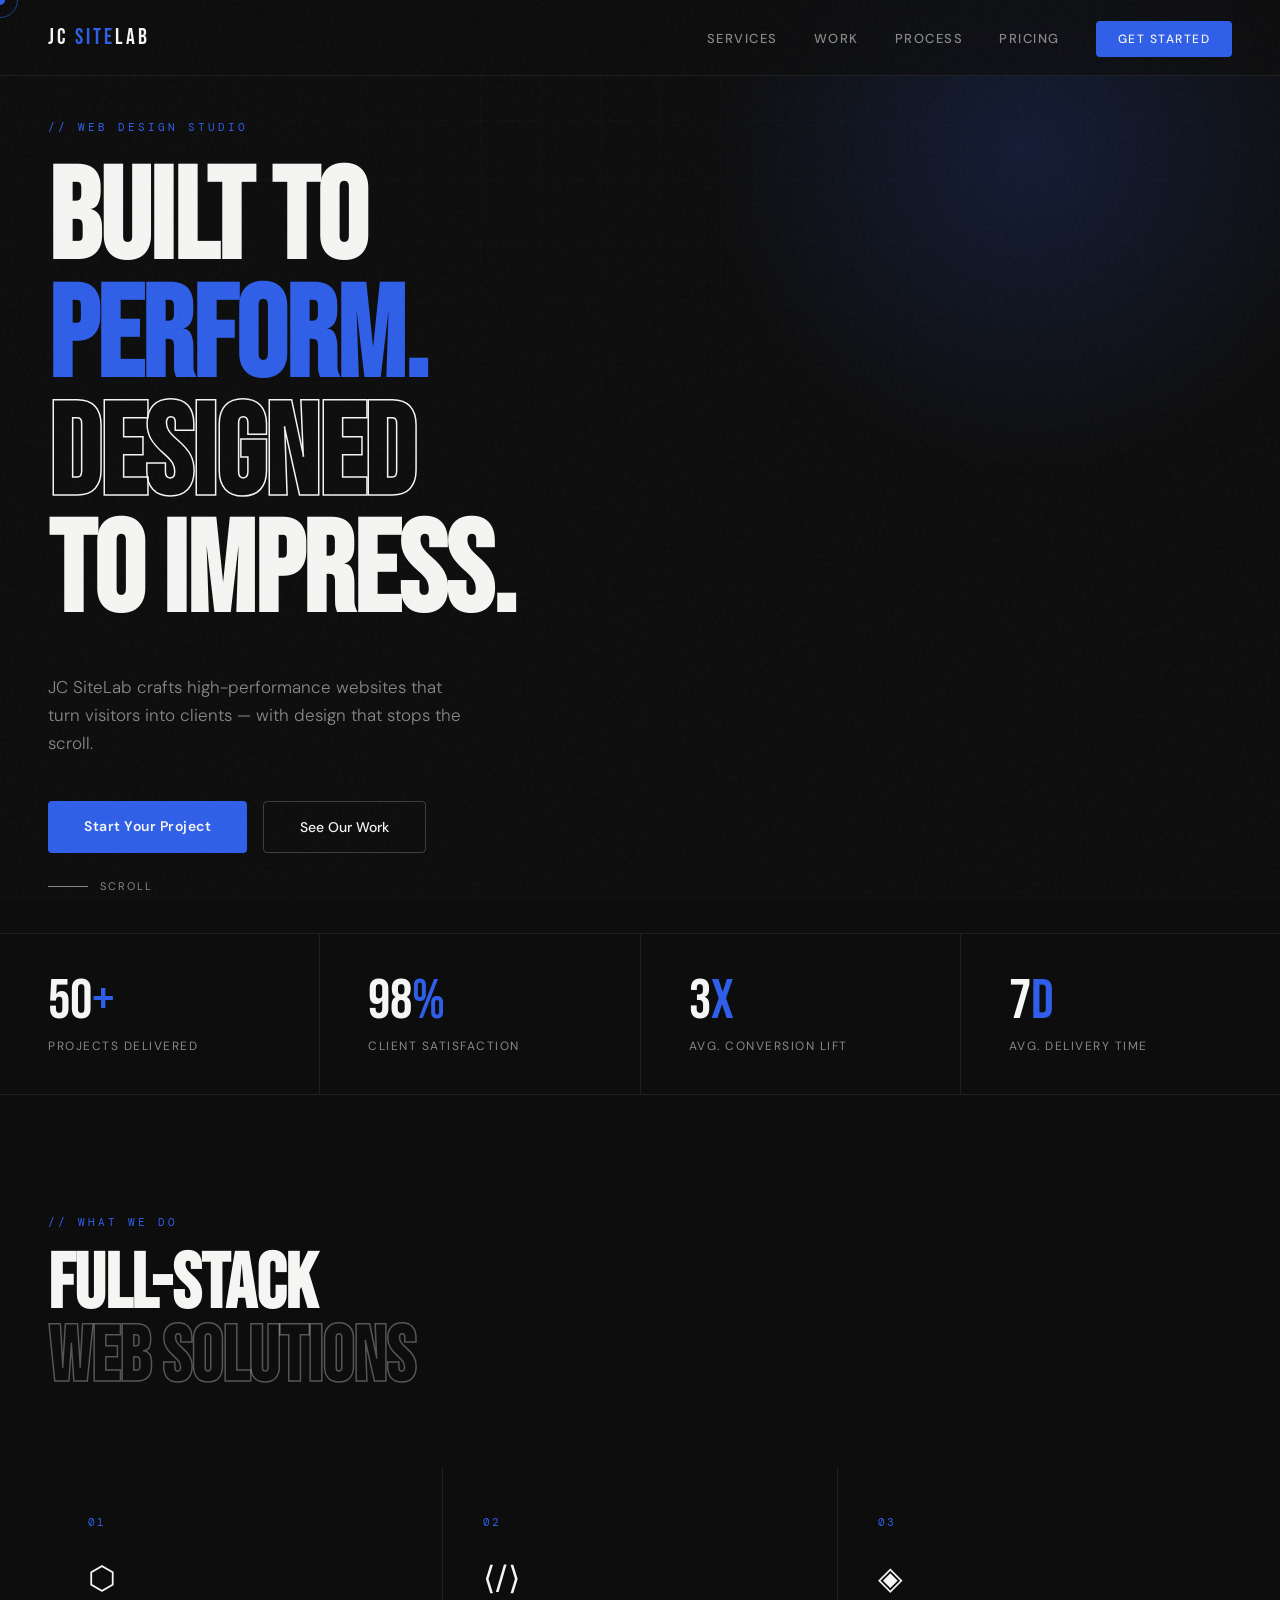
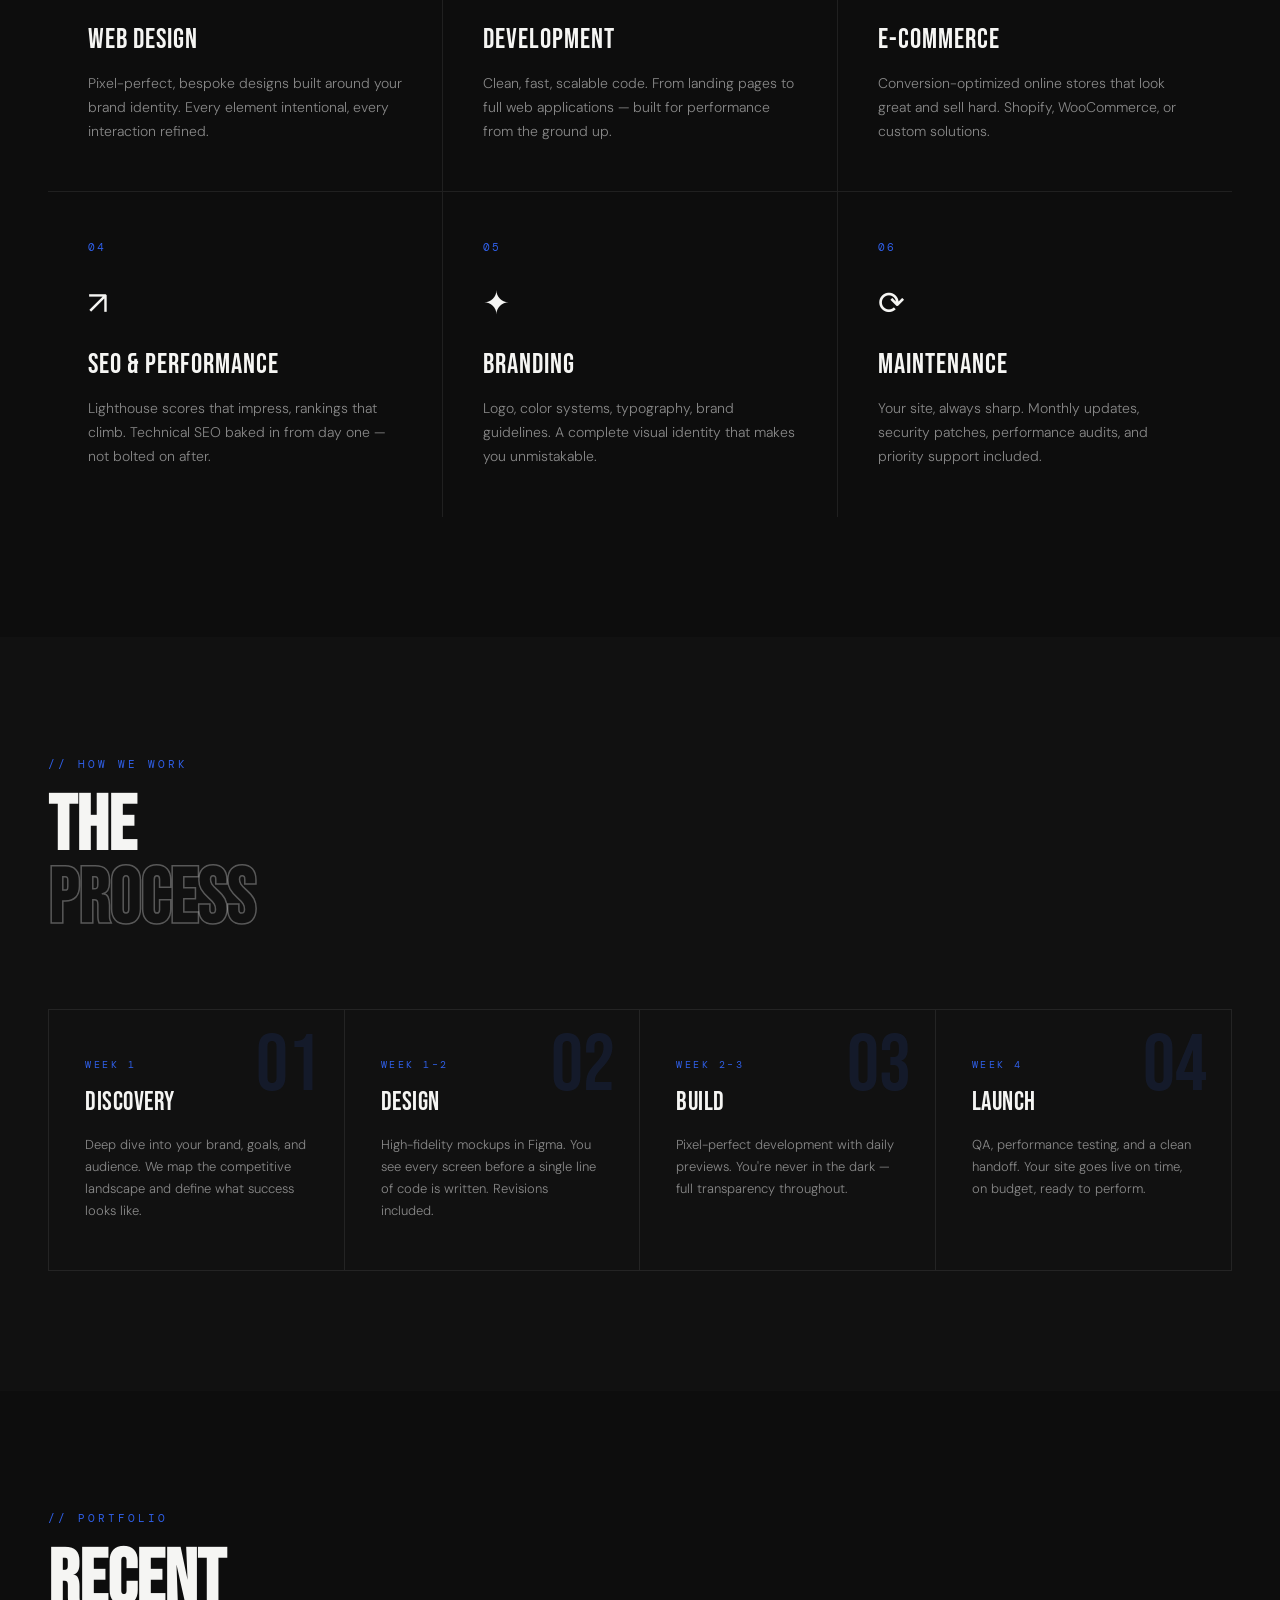
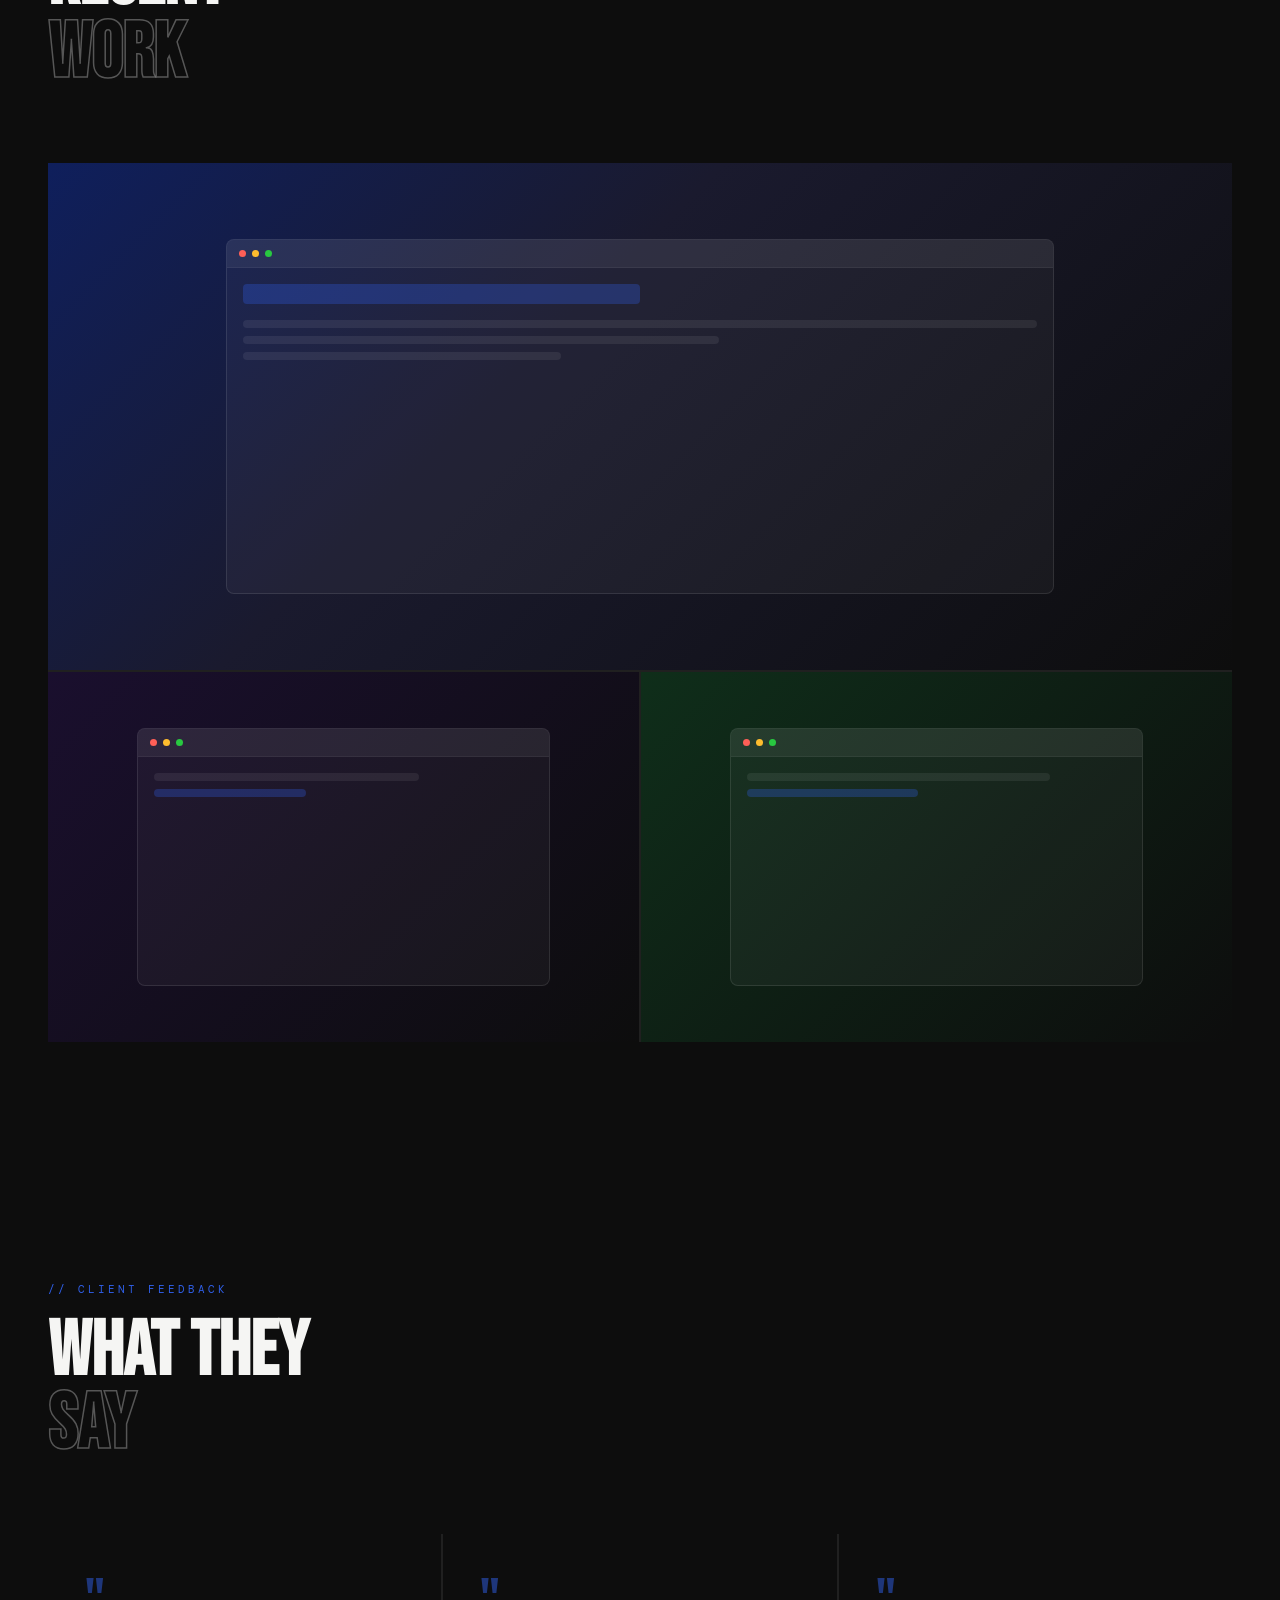
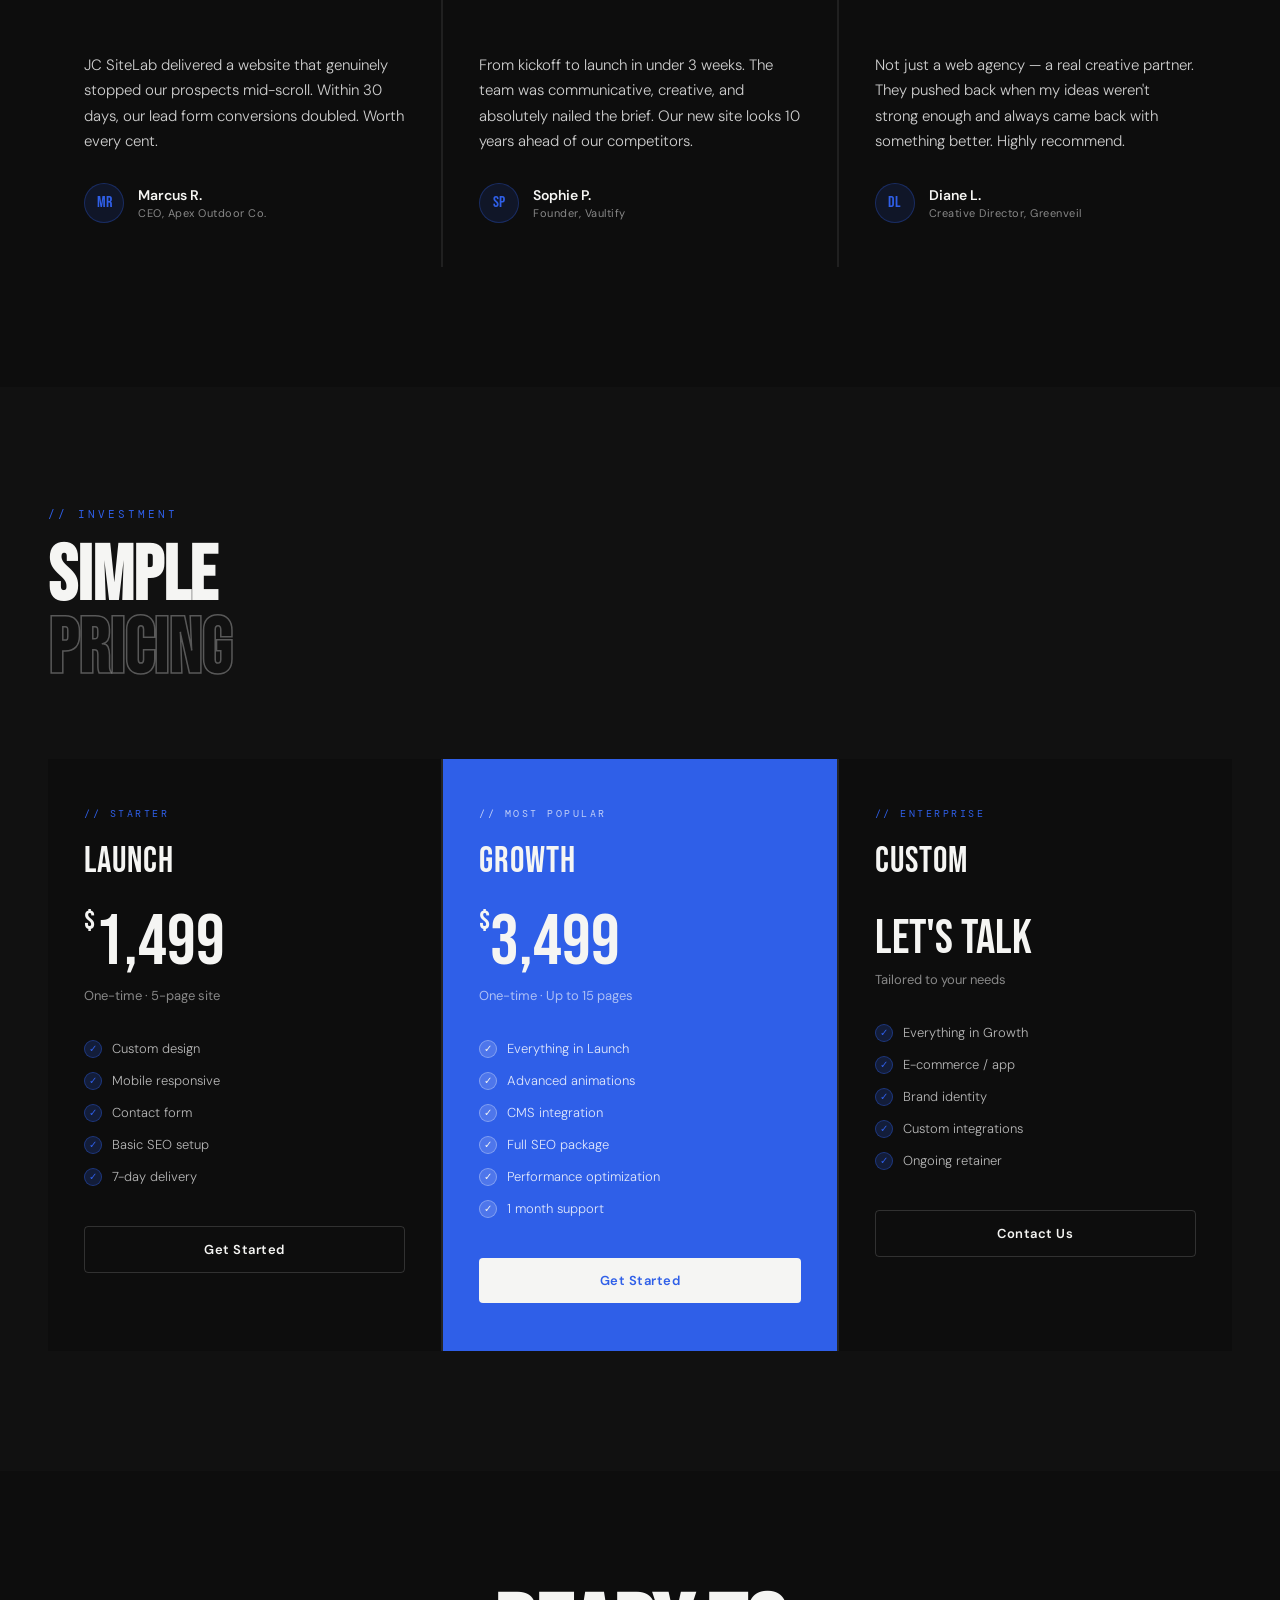
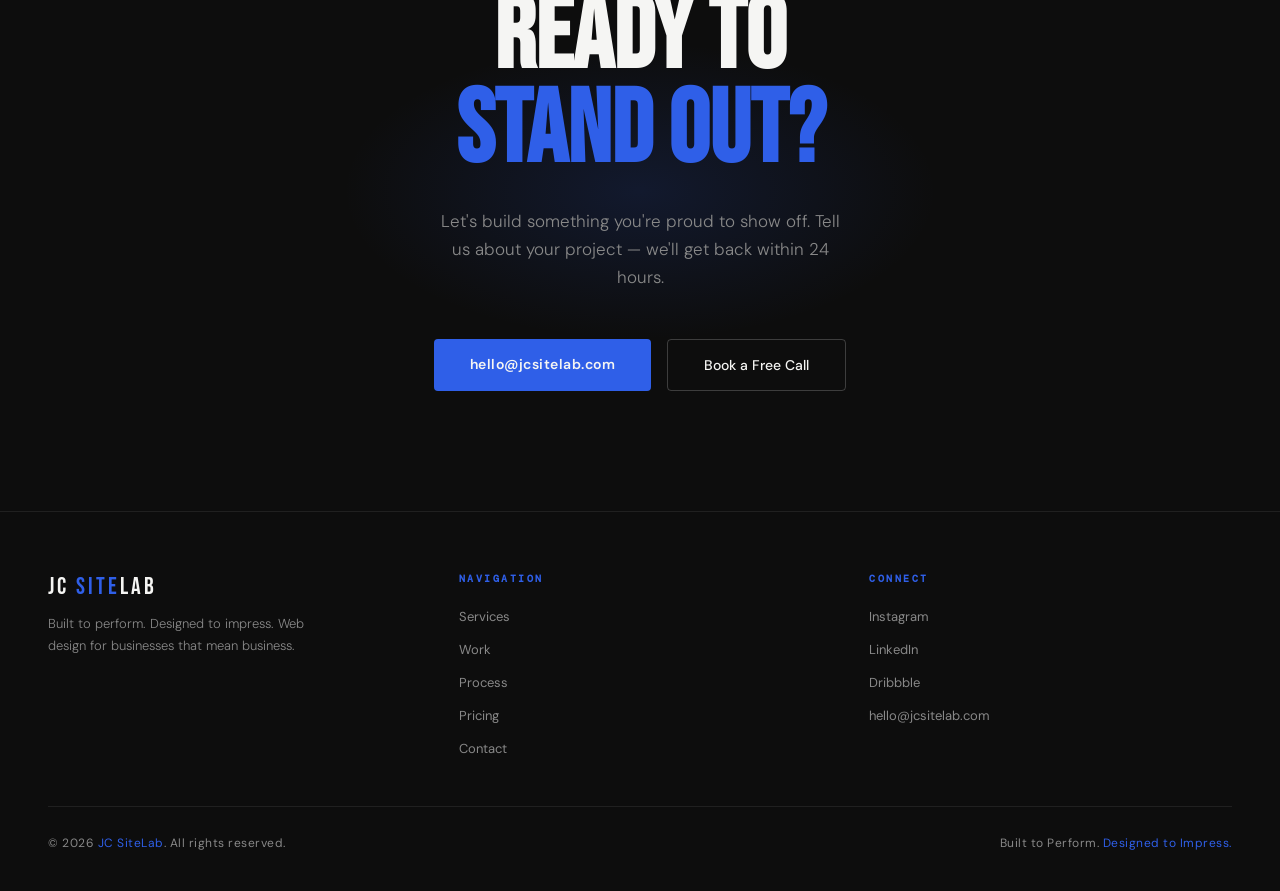
==== index.html @ 4d34743d "Add files via upload" ====
<!DOCTYPE html>
<html lang="en">
<head>
<meta charset="UTF-8">
<meta name="viewport" content="width=device-width, initial-scale=1.0">
<title>JC SiteLab — Built to Perform. Designed to Impress.</title>
<link rel="preconnect" href="https://fonts.googleapis.com">
<link href="https://fonts.googleapis.com/css2?family=Bebas+Neue&family=DM+Sans:wght@300;400;500;600&family=DM+Mono:wght@400;500&display=swap" rel="stylesheet">
<style>
  :root {
    --black: #0d0d0d;
    --white: #f5f5f3;
    --blue: #2f5fe8;
    --blue-light: #4a75ff;
    --blue-dim: rgba(47,95,232,0.12);
    --gray: #888;
    --border: rgba(255,255,255,0.08);
  }

  *, *::before, *::after { box-sizing: border-box; margin: 0; padding: 0; }

  html { scroll-behavior: smooth; }

  body {
    background: var(--black);
    color: var(--white);
    font-family: 'DM Sans', sans-serif;
    font-weight: 400;
    overflow-x: hidden;
    cursor: none;
  }

  /* Custom cursor */
  .cursor {
    width: 10px; height: 10px;
    background: var(--blue);
    border-radius: 50%;
    position: fixed;
    pointer-events: none;
    z-index: 9999;
    transition: transform 0.15s ease, background 0.2s;
    transform: translate(-50%, -50%);
  }
  .cursor-ring {
    width: 36px; height: 36px;
    border: 1.5px solid var(--blue);
    border-radius: 50%;
    position: fixed;
    pointer-events: none;
    z-index: 9998;
    transform: translate(-50%, -50%);
    transition: all 0.25s ease;
    opacity: 0.6;
  }
  a:hover ~ .cursor, button:hover ~ .cursor { transform: translate(-50%, -50%) scale(2); }

  /* Noise overlay */
  body::before {
    content: '';
    position: fixed;
    inset: 0;
    background-image: url("data:image/svg+xml,%3Csvg viewBox='0 0 256 256' xmlns='http://www.w3.org/2000/svg'%3E%3Cfilter id='noise'%3E%3CfeTurbulence type='fractalNoise' baseFrequency='0.9' numOctaves='4' stitchTiles='stitch'/%3E%3C/filter%3E%3Crect width='100%25' height='100%25' filter='url(%23noise)' opacity='1'/%3E%3C/svg%3E");
    opacity: 0.03;
    pointer-events: none;
    z-index: 1000;
  }

  /* NAV */
  nav {
    position: fixed;
    top: 0; left: 0; right: 0;
    display: flex;
    justify-content: space-between;
    align-items: center;
    padding: 24px 48px;
    z-index: 100;
    backdrop-filter: blur(12px);
    border-bottom: 1px solid var(--border);
    background: rgba(13,13,13,0.7);
  }

  .nav-logo {
    font-family: 'Bebas Neue', sans-serif;
    font-size: 22px;
    letter-spacing: 3px;
    color: var(--white);
    text-decoration: none;
  }
  .nav-logo span { color: var(--blue); }

  nav ul {
    list-style: none;
    display: flex;
    gap: 36px;
  }
  nav ul a {
    color: var(--gray);
    text-decoration: none;
    font-size: 13px;
    font-weight: 500;
    letter-spacing: 1.5px;
    text-transform: uppercase;
    transition: color 0.2s;
  }
  nav ul a:hover { color: var(--white); }

  .nav-cta {
    background: var(--blue);
    color: var(--white) !important;
    padding: 10px 22px;
    border-radius: 4px;
    font-size: 12px !important;
    transition: background 0.2s, transform 0.2s !important;
  }
  .nav-cta:hover { background: var(--blue-light) !important; transform: translateY(-1px); }

  /* HERO */
  .hero {
    min-height: 100vh;
    display: flex;
    flex-direction: column;
    justify-content: center;
    padding: 120px 48px 80px;
    position: relative;
    overflow: hidden;
  }

  .hero-bg-grid {
    position: absolute;
    inset: 0;
    background-image:
      linear-gradient(rgba(47,95,232,0.05) 1px, transparent 1px),
      linear-gradient(90deg, rgba(47,95,232,0.05) 1px, transparent 1px);
    background-size: 60px 60px;
    mask-image: radial-gradient(ellipse 80% 60% at 50% 0%, black, transparent);
  }

  .hero-glow {
    position: absolute;
    top: -200px; right: -100px;
    width: 700px; height: 700px;
    background: radial-gradient(circle, rgba(47,95,232,0.18) 0%, transparent 65%);
    pointer-events: none;
  }

  .hero-eyebrow {
    font-family: 'DM Mono', monospace;
    font-size: 11px;
    letter-spacing: 3px;
    text-transform: uppercase;
    color: var(--blue);
    margin-bottom: 28px;
    opacity: 0;
    animation: fadeUp 0.7s 0.2s forwards;
  }

  h1 {
    font-family: 'Bebas Neue', sans-serif;
    font-size: clamp(72px, 10vw, 148px);
    line-height: 0.92;
    letter-spacing: -1px;
    max-width: 900px;
    opacity: 0;
    animation: fadeUp 0.8s 0.4s forwards;
  }
  h1 .blue { color: var(--blue); }
  h1 .outline {
    -webkit-text-stroke: 1.5px var(--white);
    color: transparent;
  }

  .hero-sub {
    margin-top: 40px;
    font-size: 17px;
    color: var(--gray);
    max-width: 420px;
    line-height: 1.65;
    font-weight: 300;
    opacity: 0;
    animation: fadeUp 0.8s 0.6s forwards;
  }

  .hero-actions {
    display: flex;
    gap: 16px;
    margin-top: 44px;
    opacity: 0;
    animation: fadeUp 0.8s 0.8s forwards;
  }

  .btn-primary {
    background: var(--blue);
    color: var(--white);
    padding: 16px 36px;
    border: none;
    border-radius: 4px;
    font-family: 'DM Sans', sans-serif;
    font-size: 14px;
    font-weight: 600;
    letter-spacing: 0.5px;
    cursor: none;
    transition: background 0.2s, transform 0.2s;
    text-decoration: none;
    display: inline-block;
  }
  .btn-primary:hover { background: var(--blue-light); transform: translateY(-2px); }

  .btn-ghost {
    background: transparent;
    color: var(--white);
    padding: 16px 36px;
    border: 1px solid rgba(255,255,255,0.2);
    border-radius: 4px;
    font-family: 'DM Sans', sans-serif;
    font-size: 14px;
    font-weight: 500;
    cursor: none;
    transition: border-color 0.2s, transform 0.2s;
    text-decoration: none;
    display: inline-block;
  }
  .btn-ghost:hover { border-color: rgba(255,255,255,0.5); transform: translateY(-2px); }

  .hero-scroll {
    position: absolute;
    bottom: 40px;
    left: 48px;
    display: flex;
    align-items: center;
    gap: 12px;
    opacity: 0;
    animation: fadeUp 0.8s 1.2s forwards;
  }
  .scroll-line {
    width: 40px; height: 1px;
    background: var(--gray);
    animation: scrollPulse 2s infinite;
  }
  .scroll-text {
    font-size: 11px;
    letter-spacing: 2px;
    text-transform: uppercase;
    color: var(--gray);
  }

  /* STATS BAR */
  .stats-bar {
    display: flex;
    border-top: 1px solid var(--border);
    border-bottom: 1px solid var(--border);
  }
  .stat {
    flex: 1;
    padding: 40px 48px;
    border-right: 1px solid var(--border);
    position: relative;
    overflow: hidden;
    transition: background 0.3s;
  }
  .stat:last-child { border-right: none; }
  .stat:hover { background: var(--blue-dim); }
  .stat-num {
    font-family: 'Bebas Neue', sans-serif;
    font-size: 56px;
    color: var(--white);
    line-height: 1;
  }
  .stat-num span { color: var(--blue); }
  .stat-label {
    font-size: 12px;
    color: var(--gray);
    letter-spacing: 1.5px;
    text-transform: uppercase;
    margin-top: 8px;
  }

  /* SERVICES */
  .section { padding: 120px 48px; }

  .section-label {
    font-family: 'DM Mono', monospace;
    font-size: 11px;
    letter-spacing: 3px;
    text-transform: uppercase;
    color: var(--blue);
    margin-bottom: 20px;
  }

  .section-title {
    font-family: 'Bebas Neue', sans-serif;
    font-size: clamp(48px, 6vw, 88px);
    line-height: 0.95;
    margin-bottom: 72px;
  }
  .section-title .outline {
    -webkit-text-stroke: 1.5px rgba(255,255,255,0.3);
    color: transparent;
  }

  .services-grid {
    display: grid;
    grid-template-columns: repeat(3, 1fr);
    gap: 1px;
    background: var(--border);
  }

  .service-card {
    background: var(--black);
    padding: 48px 40px;
    transition: background 0.3s;
    position: relative;
    overflow: hidden;
  }
  .service-card::before {
    content: '';
    position: absolute;
    bottom: 0; left: 0;
    width: 0; height: 2px;
    background: var(--blue);
    transition: width 0.4s ease;
  }
  .service-card:hover::before { width: 100%; }
  .service-card:hover { background: rgba(47,95,232,0.06); }

  .service-num {
    font-family: 'DM Mono', monospace;
    font-size: 11px;
    color: var(--blue);
    letter-spacing: 2px;
    margin-bottom: 28px;
  }
  .service-icon {
    font-size: 32px;
    margin-bottom: 24px;
    display: block;
  }
  .service-title {
    font-family: 'Bebas Neue', sans-serif;
    font-size: 28px;
    letter-spacing: 1px;
    margin-bottom: 16px;
    color: var(--white);
  }
  .service-desc {
    font-size: 14px;
    color: var(--gray);
    line-height: 1.7;
    font-weight: 300;
  }

  /* PROCESS */
  .process-section { padding: 120px 48px; background: rgba(255,255,255,0.015); }

  .process-steps {
    display: grid;
    grid-template-columns: repeat(4, 1fr);
    gap: 0;
    margin-top: 72px;
    border: 1px solid var(--border);
  }

  .process-step {
    padding: 48px 36px;
    border-right: 1px solid var(--border);
    position: relative;
    transition: background 0.3s;
  }
  .process-step:last-child { border-right: none; }
  .process-step:hover { background: var(--blue-dim); }

  .step-number {
    font-family: 'Bebas Neue', sans-serif;
    font-size: 80px;
    color: rgba(47,95,232,0.12);
    line-height: 1;
    position: absolute;
    top: 16px; right: 24px;
  }
  .step-label {
    font-family: 'DM Mono', monospace;
    font-size: 10px;
    letter-spacing: 2.5px;
    text-transform: uppercase;
    color: var(--blue);
    margin-bottom: 16px;
  }
  .step-title {
    font-family: 'Bebas Neue', sans-serif;
    font-size: 26px;
    margin-bottom: 16px;
    letter-spacing: 0.5px;
  }
  .step-desc {
    font-size: 13px;
    color: var(--gray);
    line-height: 1.7;
    font-weight: 300;
  }

  /* PORTFOLIO */
  .portfolio-grid {
    display: grid;
    grid-template-columns: repeat(2, 1fr);
    gap: 2px;
    background: var(--border);
    margin-top: 72px;
  }

  .portfolio-card {
    background: #111;
    aspect-ratio: 16/10;
    position: relative;
    overflow: hidden;
    cursor: none;
  }
  .portfolio-card:first-child { grid-column: span 2; aspect-ratio: 21/9; }

  .portfolio-bg {
    position: absolute;
    inset: 0;
    transition: transform 0.6s ease;
  }
  .portfolio-card:hover .portfolio-bg { transform: scale(1.04); }

  .p1 .portfolio-bg { background: linear-gradient(135deg, #0f1f5c 0%, #1a1a2e 40%, #0d0d0d 100%); }
  .p2 .portfolio-bg { background: linear-gradient(135deg, #1a0f2e 0%, #0d0d0d 100%); }
  .p3 .portfolio-bg { background: linear-gradient(135deg, #0f2e1a 0%, #0d0d0d 100%); }

  /* Fake browser mockup inside portfolio card */
  .browser-mock {
    position: absolute;
    inset: 15%;
    background: rgba(255,255,255,0.04);
    border: 1px solid rgba(255,255,255,0.1);
    border-radius: 8px;
    overflow: hidden;
  }
  .browser-bar {
    height: 28px;
    background: rgba(255,255,255,0.06);
    border-bottom: 1px solid rgba(255,255,255,0.05);
    display: flex;
    align-items: center;
    padding: 0 12px;
    gap: 6px;
  }
  .dot { width: 7px; height: 7px; border-radius: 50%; }
  .d1 { background: #ff5f57; }
  .d2 { background: #febc2e; }
  .d3 { background: #28c840; }
  .browser-content {
    padding: 16px;
    display: flex;
    flex-direction: column;
    gap: 8px;
  }
  .line-mock {
    height: 8px;
    background: rgba(255,255,255,0.07);
    border-radius: 4px;
  }
  .line-mock.blue { background: rgba(47,95,232,0.3); }
  .line-mock.short { width: 60%; }
  .line-mock.shorter { width: 40%; }

  .portfolio-overlay {
    position: absolute;
    inset: 0;
    background: linear-gradient(to top, rgba(0,0,0,0.85) 0%, transparent 50%);
    display: flex;
    flex-direction: column;
    justify-content: flex-end;
    padding: 36px;
    opacity: 0;
    transition: opacity 0.3s;
  }
  .portfolio-card:hover .portfolio-overlay { opacity: 1; }

  .portfolio-tag {
    font-family: 'DM Mono', monospace;
    font-size: 10px;
    letter-spacing: 2px;
    text-transform: uppercase;
    color: var(--blue);
    margin-bottom: 8px;
  }
  .portfolio-name {
    font-family: 'Bebas Neue', sans-serif;
    font-size: 32px;
    letter-spacing: 1px;
  }

  /* TESTIMONIALS */
  .testimonials { padding: 120px 48px; }

  .testimonials-grid {
    display: grid;
    grid-template-columns: repeat(3, 1fr);
    gap: 2px;
    background: var(--border);
    margin-top: 72px;
  }

  .testimonial {
    background: var(--black);
    padding: 44px 36px;
    transition: background 0.3s;
  }
  .testimonial:hover { background: rgba(47,95,232,0.05); }

  .quote-mark {
    font-family: 'Bebas Neue', sans-serif;
    font-size: 64px;
    color: var(--blue);
    line-height: 0.8;
    margin-bottom: 24px;
    opacity: 0.5;
  }
  .quote-text {
    font-size: 15px;
    line-height: 1.7;
    color: rgba(255,255,255,0.8);
    margin-bottom: 28px;
    font-weight: 300;
  }
  .quote-author {
    display: flex;
    align-items: center;
    gap: 14px;
  }
  .author-avatar {
    width: 40px; height: 40px;
    border-radius: 50%;
    background: var(--blue-dim);
    border: 1px solid rgba(47,95,232,0.3);
    display: flex;
    align-items: center;
    justify-content: center;
    font-family: 'Bebas Neue', sans-serif;
    font-size: 16px;
    color: var(--blue);
  }
  .author-name {
    font-size: 14px;
    font-weight: 600;
    color: var(--white);
  }
  .author-title {
    font-size: 11px;
    color: var(--gray);
    margin-top: 2px;
    letter-spacing: 0.5px;
  }

  /* PRICING */
  .pricing { padding: 120px 48px; background: rgba(255,255,255,0.015); }

  .pricing-grid {
    display: grid;
    grid-template-columns: repeat(3, 1fr);
    gap: 2px;
    background: var(--border);
    margin-top: 72px;
  }

  .pricing-card {
    background: var(--black);
    padding: 48px 36px;
    position: relative;
    transition: background 0.3s;
  }
  .pricing-card.featured {
    background: var(--blue);
  }
  .pricing-card:hover:not(.featured) { background: rgba(47,95,232,0.06); }

  .plan-badge {
    font-family: 'DM Mono', monospace;
    font-size: 10px;
    letter-spacing: 2.5px;
    text-transform: uppercase;
    color: var(--blue);
    margin-bottom: 20px;
  }
  .pricing-card.featured .plan-badge { color: rgba(255,255,255,0.7); }

  .plan-name {
    font-family: 'Bebas Neue', sans-serif;
    font-size: 36px;
    letter-spacing: 1px;
    margin-bottom: 8px;
  }

  .plan-price {
    font-family: 'Bebas Neue', sans-serif;
    font-size: 72px;
    line-height: 1;
    margin: 24px 0 8px;
    color: var(--white);
  }
  .pricing-card.featured .plan-price { color: var(--white); }
  .plan-price sup { font-size: 28px; vertical-align: top; margin-top: 14px; }

  .plan-period {
    font-size: 13px;
    color: var(--gray);
    margin-bottom: 36px;
  }
  .pricing-card.featured .plan-period { color: rgba(255,255,255,0.6); }

  .plan-features {
    list-style: none;
    display: flex;
    flex-direction: column;
    gap: 14px;
    margin-bottom: 40px;
  }
  .plan-features li {
    font-size: 13px;
    color: rgba(255,255,255,0.7);
    display: flex;
    align-items: center;
    gap: 10px;
    font-weight: 300;
  }
  .pricing-card.featured .plan-features li { color: rgba(255,255,255,0.85); }
  .check {
    width: 18px; height: 18px;
    border-radius: 50%;
    background: rgba(47,95,232,0.2);
    border: 1px solid rgba(47,95,232,0.4);
    display: flex;
    align-items: center;
    justify-content: center;
    font-size: 10px;
    flex-shrink: 0;
    color: var(--blue);
  }
  .pricing-card.featured .check {
    background: rgba(255,255,255,0.15);
    border-color: rgba(255,255,255,0.3);
    color: var(--white);
  }

  .btn-plan {
    display: block;
    text-align: center;
    padding: 14px;
    border-radius: 4px;
    font-size: 13px;
    font-weight: 600;
    letter-spacing: 0.5px;
    text-decoration: none;
    transition: all 0.2s;
    cursor: none;
  }
  .btn-plan-outline {
    border: 1px solid rgba(255,255,255,0.15);
    color: var(--white);
  }
  .btn-plan-outline:hover { border-color: var(--blue); color: var(--blue); }
  .btn-plan-white {
    background: var(--white);
    color: var(--blue);
  }
  .btn-plan-white:hover { background: rgba(255,255,255,0.9); }

  /* CTA */
  .cta-section {
    padding: 120px 48px;
    text-align: center;
    position: relative;
    overflow: hidden;
  }
  .cta-glow {
    position: absolute;
    top: 50%; left: 50%;
    transform: translate(-50%, -50%);
    width: 600px; height: 300px;
    background: radial-gradient(ellipse, rgba(47,95,232,0.15) 0%, transparent 70%);
    pointer-events: none;
  }
  .cta-section h2 {
    font-family: 'Bebas Neue', sans-serif;
    font-size: clamp(56px, 8vw, 110px);
    line-height: 0.92;
    margin-bottom: 28px;
    position: relative;
  }
  .cta-section h2 .blue { color: var(--blue); }
  .cta-section p {
    font-size: 17px;
    color: var(--gray);
    max-width: 400px;
    margin: 0 auto 48px;
    line-height: 1.65;
    font-weight: 300;
  }

  /* FOOTER */
  footer {
    border-top: 1px solid var(--border);
    padding: 60px 48px 40px;
    display: grid;
    grid-template-columns: 1fr 1fr 1fr;
    gap: 48px;
  }

  .footer-brand .logo {
    font-family: 'Bebas Neue', sans-serif;
    font-size: 24px;
    letter-spacing: 3px;
    margin-bottom: 12px;
  }
  .footer-brand .logo span { color: var(--blue); }
  .footer-brand p {
    font-size: 13px;
    color: var(--gray);
    line-height: 1.65;
    max-width: 260px;
    font-weight: 300;
  }

  .footer-links h4 {
    font-family: 'DM Mono', monospace;
    font-size: 10px;
    letter-spacing: 2.5px;
    text-transform: uppercase;
    color: var(--blue);
    margin-bottom: 20px;
  }
  .footer-links ul { list-style: none; display: flex; flex-direction: column; gap: 12px; }
  .footer-links a {
    font-size: 13px;
    color: var(--gray);
    text-decoration: none;
    transition: color 0.2s;
  }
  .footer-links a:hover { color: var(--white); }

  .footer-bottom {
    grid-column: span 3;
    border-top: 1px solid var(--border);
    padding-top: 28px;
    display: flex;
    justify-content: space-between;
    align-items: center;
  }
  .footer-bottom p {
    font-size: 12px;
    color: var(--gray);
    letter-spacing: 0.5px;
  }
  .footer-bottom span { color: var(--blue); }

  /* ANIMATIONS */
  @keyframes fadeUp {
    from { opacity: 0; transform: translateY(24px); }
    to { opacity: 1; transform: translateY(0); }
  }

  @keyframes scrollPulse {
    0%, 100% { opacity: 0.4; transform: scaleX(1); }
    50% { opacity: 1; transform: scaleX(1.3); transform-origin: left; }
  }

  /* INTERSECTION OBSERVER FADE */
  .reveal {
    opacity: 0;
    transform: translateY(32px);
    transition: opacity 0.7s ease, transform 0.7s ease;
  }
  .reveal.visible {
    opacity: 1;
    transform: translateY(0);
  }
  .reveal-delay-1 { transition-delay: 0.1s; }
  .reveal-delay-2 { transition-delay: 0.2s; }
  .reveal-delay-3 { transition-delay: 0.3s; }
  .reveal-delay-4 { transition-delay: 0.4s; }

  /* MOBILE */
  @media (max-width: 900px) {
    nav ul { display: none; }
    nav { padding: 20px 24px; }
    .hero { padding: 100px 24px 60px; }
    .hero-scroll { left: 24px; }
    .stats-bar { flex-direction: column; }
    .stat { border-right: none; border-bottom: 1px solid var(--border); padding: 32px 24px; }
    .section { padding: 80px 24px; }
    .services-grid, .pricing-grid, .testimonials-grid { grid-template-columns: 1fr; }
    .process-steps { grid-template-columns: 1fr 1fr; }
    .portfolio-grid { grid-template-columns: 1fr; }
    .portfolio-card:first-child { grid-column: span 1; }
    footer { grid-template-columns: 1fr; }
    .footer-bottom { grid-column: span 1; flex-direction: column; gap: 12px; text-align: center; }
    .process-section { padding: 80px 24px; }
    .testimonials, .pricing, .cta-section { padding: 80px 24px; }
  }
</style>
</head>
<body>

<div class="cursor" id="cursor"></div>
<div class="cursor-ring" id="cursorRing"></div>

<!-- NAV -->
<nav>
  <a href="#" class="nav-logo">JC <span>SITE</span>LAB</a>
  <ul>
    <li><a href="#services">Services</a></li>
    <li><a href="#work">Work</a></li>
    <li><a href="#process">Process</a></li>
    <li><a href="#pricing">Pricing</a></li>
    <li><a href="#contact" class="nav-cta">Get Started</a></li>
  </ul>
</nav>

<!-- HERO -->
<section class="hero">
  <div class="hero-bg-grid"></div>
  <div class="hero-glow"></div>

  <p class="hero-eyebrow">// Web Design Studio</p>
  <h1>
    BUILT TO<br>
    <span class="blue">PERFORM.</span><br>
    <span class="outline">DESIGNED</span><br>
    TO IMPRESS.
  </h1>
  <p class="hero-sub">JC SiteLab crafts high-performance websites that turn visitors into clients — with design that stops the scroll.</p>
  <div class="hero-actions">
    <a href="#contact" class="btn-primary">Start Your Project</a>
    <a href="#work" class="btn-ghost">See Our Work</a>
  </div>

  <div class="hero-scroll">
    <div class="scroll-line"></div>
    <span class="scroll-text">Scroll</span>
  </div>
</section>

<!-- STATS -->
<div class="stats-bar">
  <div class="stat reveal">
    <div class="stat-num">50<span>+</span></div>
    <div class="stat-label">Projects Delivered</div>
  </div>
  <div class="stat reveal reveal-delay-1">
    <div class="stat-num">98<span>%</span></div>
    <div class="stat-label">Client Satisfaction</div>
  </div>
  <div class="stat reveal reveal-delay-2">
    <div class="stat-num">3<span>x</span></div>
    <div class="stat-label">Avg. Conversion Lift</div>
  </div>
  <div class="stat reveal reveal-delay-3">
    <div class="stat-num">7<span>d</span></div>
    <div class="stat-label">Avg. Delivery Time</div>
  </div>
</div>

<!-- SERVICES -->
<section class="section" id="services">
  <p class="section-label reveal">// What We Do</p>
  <h2 class="section-title reveal">FULL-STACK<br><span class="outline">WEB SOLUTIONS</span></h2>

  <div class="services-grid">
    <div class="service-card reveal">
      <div class="service-num">01</div>
      <span class="service-icon">⬡</span>
      <div class="service-title">Web Design</div>
      <p class="service-desc">Pixel-perfect, bespoke designs built around your brand identity. Every element intentional, every interaction refined.</p>
    </div>
    <div class="service-card reveal reveal-delay-1">
      <div class="service-num">02</div>
      <span class="service-icon">⟨/⟩</span>
      <div class="service-title">Development</div>
      <p class="service-desc">Clean, fast, scalable code. From landing pages to full web applications — built for performance from the ground up.</p>
    </div>
    <div class="service-card reveal reveal-delay-2">
      <div class="service-num">03</div>
      <span class="service-icon">◈</span>
      <div class="service-title">E-Commerce</div>
      <p class="service-desc">Conversion-optimized online stores that look great and sell hard. Shopify, WooCommerce, or custom solutions.</p>
    </div>
    <div class="service-card reveal">
      <div class="service-num">04</div>
      <span class="service-icon">↗</span>
      <div class="service-title">SEO & Performance</div>
      <p class="service-desc">Lighthouse scores that impress, rankings that climb. Technical SEO baked in from day one — not bolted on after.</p>
    </div>
    <div class="service-card reveal reveal-delay-1">
      <div class="service-num">05</div>
      <span class="service-icon">✦</span>
      <div class="service-title">Branding</div>
      <p class="service-desc">Logo, color systems, typography, brand guidelines. A complete visual identity that makes you unmistakable.</p>
    </div>
    <div class="service-card reveal reveal-delay-2">
      <div class="service-num">06</div>
      <span class="service-icon">⟳</span>
      <div class="service-title">Maintenance</div>
      <p class="service-desc">Your site, always sharp. Monthly updates, security patches, performance audits, and priority support included.</p>
    </div>
  </div>
</section>

<!-- PROCESS -->
<section class="process-section" id="process">
  <div style="padding: 0;">
    <p class="section-label reveal">// How We Work</p>
    <h2 class="section-title reveal">THE<br><span class="outline">PROCESS</span></h2>
  </div>

  <div class="process-steps">
    <div class="process-step reveal">
      <div class="step-number">01</div>
      <div class="step-label">Week 1</div>
      <div class="step-title">Discovery</div>
      <p class="step-desc">Deep dive into your brand, goals, and audience. We map the competitive landscape and define what success looks like.</p>
    </div>
    <div class="process-step reveal reveal-delay-1">
      <div class="step-number">02</div>
      <div class="step-label">Week 1–2</div>
      <div class="step-title">Design</div>
      <p class="step-desc">High-fidelity mockups in Figma. You see every screen before a single line of code is written. Revisions included.</p>
    </div>
    <div class="process-step reveal reveal-delay-2">
      <div class="step-number">03</div>
      <div class="step-label">Week 2–3</div>
      <div class="step-title">Build</div>
      <p class="step-desc">Pixel-perfect development with daily previews. You're never in the dark — full transparency throughout.</p>
    </div>
    <div class="process-step reveal reveal-delay-3">
      <div class="step-number">04</div>
      <div class="step-label">Week 4</div>
      <div class="step-title">Launch</div>
      <p class="step-desc">QA, performance testing, and a clean handoff. Your site goes live on time, on budget, ready to perform.</p>
    </div>
  </div>
</section>

<!-- PORTFOLIO -->
<section class="section" id="work">
  <p class="section-label reveal">// Portfolio</p>
  <h2 class="section-title reveal">RECENT<br><span class="outline">WORK</span></h2>

  <div class="portfolio-grid reveal">
    <div class="portfolio-card p1">
      <div class="portfolio-bg"></div>
      <div class="browser-mock">
        <div class="browser-bar">
          <div class="dot d1"></div><div class="dot d2"></div><div class="dot d3"></div>
        </div>
        <div class="browser-content">
          <div class="line-mock blue" style="width:50%;height:20px;margin-bottom:8px;"></div>
          <div class="line-mock"></div>
          <div class="line-mock short"></div>
          <div class="line-mock shorter"></div>
        </div>
      </div>
      <div class="portfolio-overlay">
        <div class="portfolio-tag">E-Commerce · Shopify</div>
        <div class="portfolio-name">Apex Outdoor Co.</div>
      </div>
    </div>
    <div class="portfolio-card p2">
      <div class="portfolio-bg"></div>
      <div class="browser-mock">
        <div class="browser-bar">
          <div class="dot d1"></div><div class="dot d2"></div><div class="dot d3"></div>
        </div>
        <div class="browser-content">
          <div class="line-mock" style="width:70%"></div>
          <div class="line-mock blue shorter"></div>
        </div>
      </div>
      <div class="portfolio-overlay">
        <div class="portfolio-tag">Landing Page · SaaS</div>
        <div class="portfolio-name">Vaultify</div>
      </div>
    </div>
    <div class="portfolio-card p3">
      <div class="portfolio-bg"></div>
      <div class="browser-mock">
        <div class="browser-bar">
          <div class="dot d1"></div><div class="dot d2"></div><div class="dot d3"></div>
        </div>
        <div class="browser-content">
          <div class="line-mock" style="width:80%"></div>
          <div class="line-mock blue" style="width:45%"></div>
        </div>
      </div>
      <div class="portfolio-overlay">
        <div class="portfolio-tag">Brand + Web · Agency</div>
        <div class="portfolio-name">Greenveil Studio</div>
      </div>
    </div>
  </div>
</section>

<!-- TESTIMONIALS -->
<section class="testimonials">
  <p class="section-label reveal">// Client Feedback</p>
  <h2 class="section-title reveal">WHAT THEY<br><span class="outline">SAY</span></h2>

  <div class="testimonials-grid">
    <div class="testimonial reveal">
      <div class="quote-mark">"</div>
      <p class="quote-text">JC SiteLab delivered a website that genuinely stopped our prospects mid-scroll. Within 30 days, our lead form conversions doubled. Worth every cent.</p>
      <div class="quote-author">
        <div class="author-avatar">MR</div>
        <div>
          <div class="author-name">Marcus R.</div>
          <div class="author-title">CEO, Apex Outdoor Co.</div>
        </div>
      </div>
    </div>
    <div class="testimonial reveal reveal-delay-1">
      <div class="quote-mark">"</div>
      <p class="quote-text">From kickoff to launch in under 3 weeks. The team was communicative, creative, and absolutely nailed the brief. Our new site looks 10 years ahead of our competitors.</p>
      <div class="quote-author">
        <div class="author-avatar">SP</div>
        <div>
          <div class="author-name">Sophie P.</div>
          <div class="author-title">Founder, Vaultify</div>
        </div>
      </div>
    </div>
    <div class="testimonial reveal reveal-delay-2">
      <div class="quote-mark">"</div>
      <p class="quote-text">Not just a web agency — a real creative partner. They pushed back when my ideas weren't strong enough and always came back with something better. Highly recommend.</p>
      <div class="quote-author">
        <div class="author-avatar">DL</div>
        <div>
          <div class="author-name">Diane L.</div>
          <div class="author-title">Creative Director, Greenveil</div>
        </div>
      </div>
    </div>
  </div>
</section>

<!-- PRICING -->
<section class="pricing" id="pricing">
  <p class="section-label reveal">// Investment</p>
  <h2 class="section-title reveal">SIMPLE<br><span class="outline">PRICING</span></h2>

  <div class="pricing-grid">
    <div class="pricing-card reveal">
      <div class="plan-badge">// Starter</div>
      <div class="plan-name">Launch</div>
      <div class="plan-price"><sup>$</sup>1,499</div>
      <div class="plan-period">One-time · 5-page site</div>
      <ul class="plan-features">
        <li><span class="check">✓</span> Custom design</li>
        <li><span class="check">✓</span> Mobile responsive</li>
        <li><span class="check">✓</span> Contact form</li>
        <li><span class="check">✓</span> Basic SEO setup</li>
        <li><span class="check">✓</span> 7-day delivery</li>
      </ul>
      <a href="#contact" class="btn-plan btn-plan-outline">Get Started</a>
    </div>

    <div class="pricing-card featured reveal reveal-delay-1">
      <div class="plan-badge">// Most Popular</div>
      <div class="plan-name">Growth</div>
      <div class="plan-price"><sup>$</sup>3,499</div>
      <div class="plan-period">One-time · Up to 15 pages</div>
      <ul class="plan-features">
        <li><span class="check">✓</span> Everything in Launch</li>
        <li><span class="check">✓</span> Advanced animations</li>
        <li><span class="check">✓</span> CMS integration</li>
        <li><span class="check">✓</span> Full SEO package</li>
        <li><span class="check">✓</span> Performance optimization</li>
        <li><span class="check">✓</span> 1 month support</li>
      </ul>
      <a href="#contact" class="btn-plan btn-plan-white">Get Started</a>
    </div>

    <div class="pricing-card reveal reveal-delay-2">
      <div class="plan-badge">// Enterprise</div>
      <div class="plan-name">Custom</div>
      <div class="plan-price" style="font-size:48px;padding-top:8px;">Let's Talk</div>
      <div class="plan-period">Tailored to your needs</div>
      <ul class="plan-features">
        <li><span class="check">✓</span> Everything in Growth</li>
        <li><span class="check">✓</span> E-commerce / app</li>
        <li><span class="check">✓</span> Brand identity</li>
        <li><span class="check">✓</span> Custom integrations</li>
        <li><span class="check">✓</span> Ongoing retainer</li>
      </ul>
      <a href="#contact" class="btn-plan btn-plan-outline">Contact Us</a>
    </div>
  </div>
</section>

<!-- CTA -->
<section class="cta-section" id="contact">
  <div class="cta-glow"></div>
  <h2 class="reveal">READY TO<br><span class="blue">STAND OUT?</span></h2>
  <p class="reveal reveal-delay-1">Let's build something you're proud to show off. Tell us about your project — we'll get back within 24 hours.</p>
  <div class="hero-actions" style="justify-content:center; opacity:1; animation:none;" class="reveal reveal-delay-2">
    <a href="mailto:hello@jcsitelab.com" class="btn-primary">hello@jcsitelab.com</a>
    <a href="#" class="btn-ghost">Book a Free Call</a>
  </div>
</section>

<!-- FOOTER -->
<footer>
  <div class="footer-brand">
    <div class="logo">JC <span>SITE</span>LAB</div>
    <p>Built to perform. Designed to impress. Web design for businesses that mean business.</p>
  </div>

  <div class="footer-links">
    <h4>Navigation</h4>
    <ul>
      <li><a href="#services">Services</a></li>
      <li><a href="#work">Work</a></li>
      <li><a href="#process">Process</a></li>
      <li><a href="#pricing">Pricing</a></li>
      <li><a href="#contact">Contact</a></li>
    </ul>
  </div>

  <div class="footer-links">
    <h4>Connect</h4>
    <ul>
      <li><a href="#">Instagram</a></li>
      <li><a href="#">LinkedIn</a></li>
      <li><a href="#">Dribbble</a></li>
      <li><a href="#">hello@jcsitelab.com</a></li>
    </ul>
  </div>

  <div class="footer-bottom">
    <p>© 2026 <span>JC SiteLab</span>. All rights reserved.</p>
    <p>Built to Perform. <span>Designed to Impress.</span></p>
  </div>
</footer>

<script>
  // Custom cursor
  const cursor = document.getElementById('cursor');
  const ring = document.getElementById('cursorRing');
  let mx = 0, my = 0, rx = 0, ry = 0;

  document.addEventListener('mousemove', e => {
    mx = e.clientX; my = e.clientY;
    cursor.style.left = mx + 'px';
    cursor.style.top = my + 'px';
  });

  function animateRing() {
    rx += (mx - rx) * 0.12;
    ry += (my - ry) * 0.12;
    ring.style.left = rx + 'px';
    ring.style.top = ry + 'px';
    requestAnimationFrame(animateRing);
  }
  animateRing();

  document.querySelectorAll('a, button').forEach(el => {
    el.addEventListener('mouseenter', () => {
      cursor.style.transform = 'translate(-50%,-50%) scale(2)';
      ring.style.transform = 'translate(-50%,-50%) scale(1.5)';
      ring.style.opacity = '0.3';
    });
    el.addEventListener('mouseleave', () => {
      cursor.style.transform = 'translate(-50%,-50%) scale(1)';
      ring.style.transform = 'translate(-50%,-50%) scale(1)';
      ring.style.opacity = '0.6';
    });
  });

  // Reveal on scroll
  const reveals = document.querySelectorAll('.reveal');
  const observer = new IntersectionObserver((entries) => {
    entries.forEach(e => {
      if (e.isIntersecting) {
        e.target.classList.add('visible');
        observer.unobserve(e.target);
      }
    });
  }, { threshold: 0.1 });
  reveals.forEach(r => observer.observe(r));

  // Smooth scroll
  document.querySelectorAll('a[href^="#"]').forEach(a => {
    a.addEventListener('click', e => {
      const target = document.querySelector(a.getAttribute('href'));
      if (target) { e.preventDefault(); target.scrollIntoView({ behavior: 'smooth' }); }
    });
  });
</script>
</body>
</html>
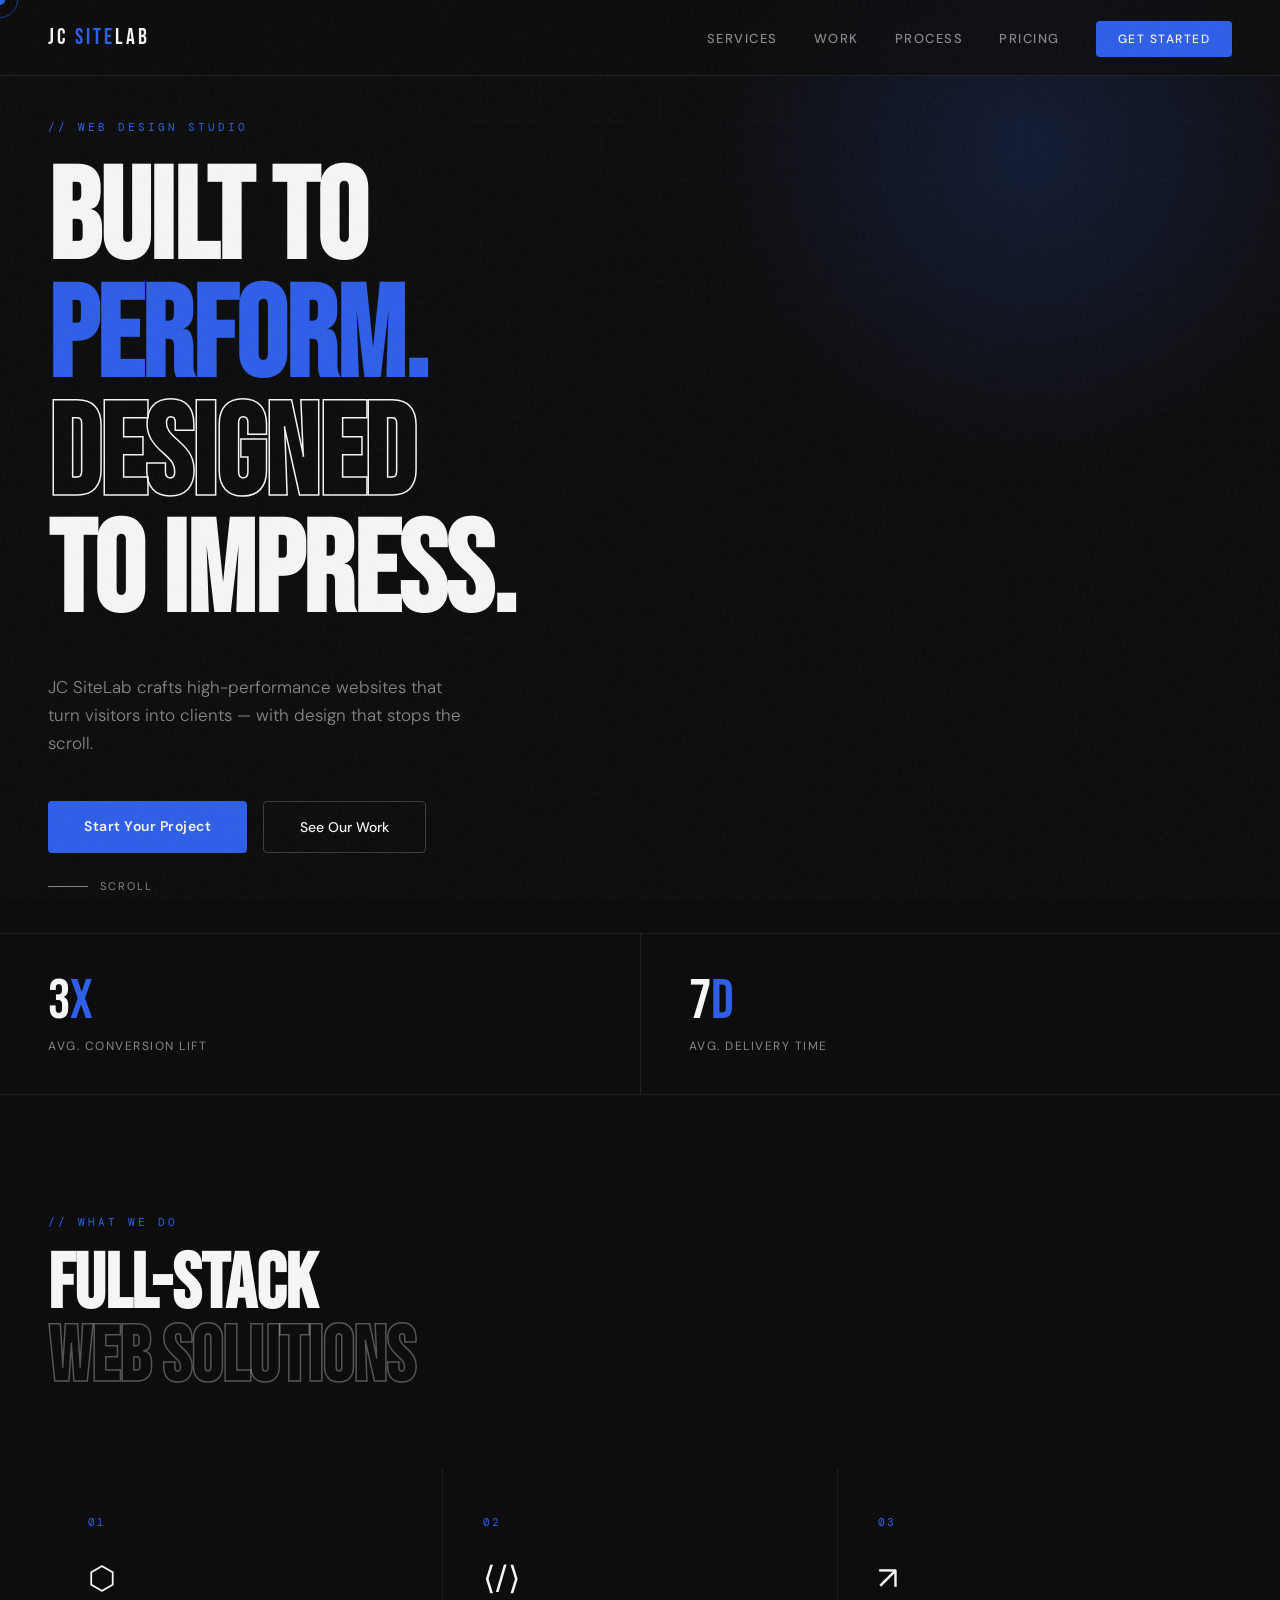
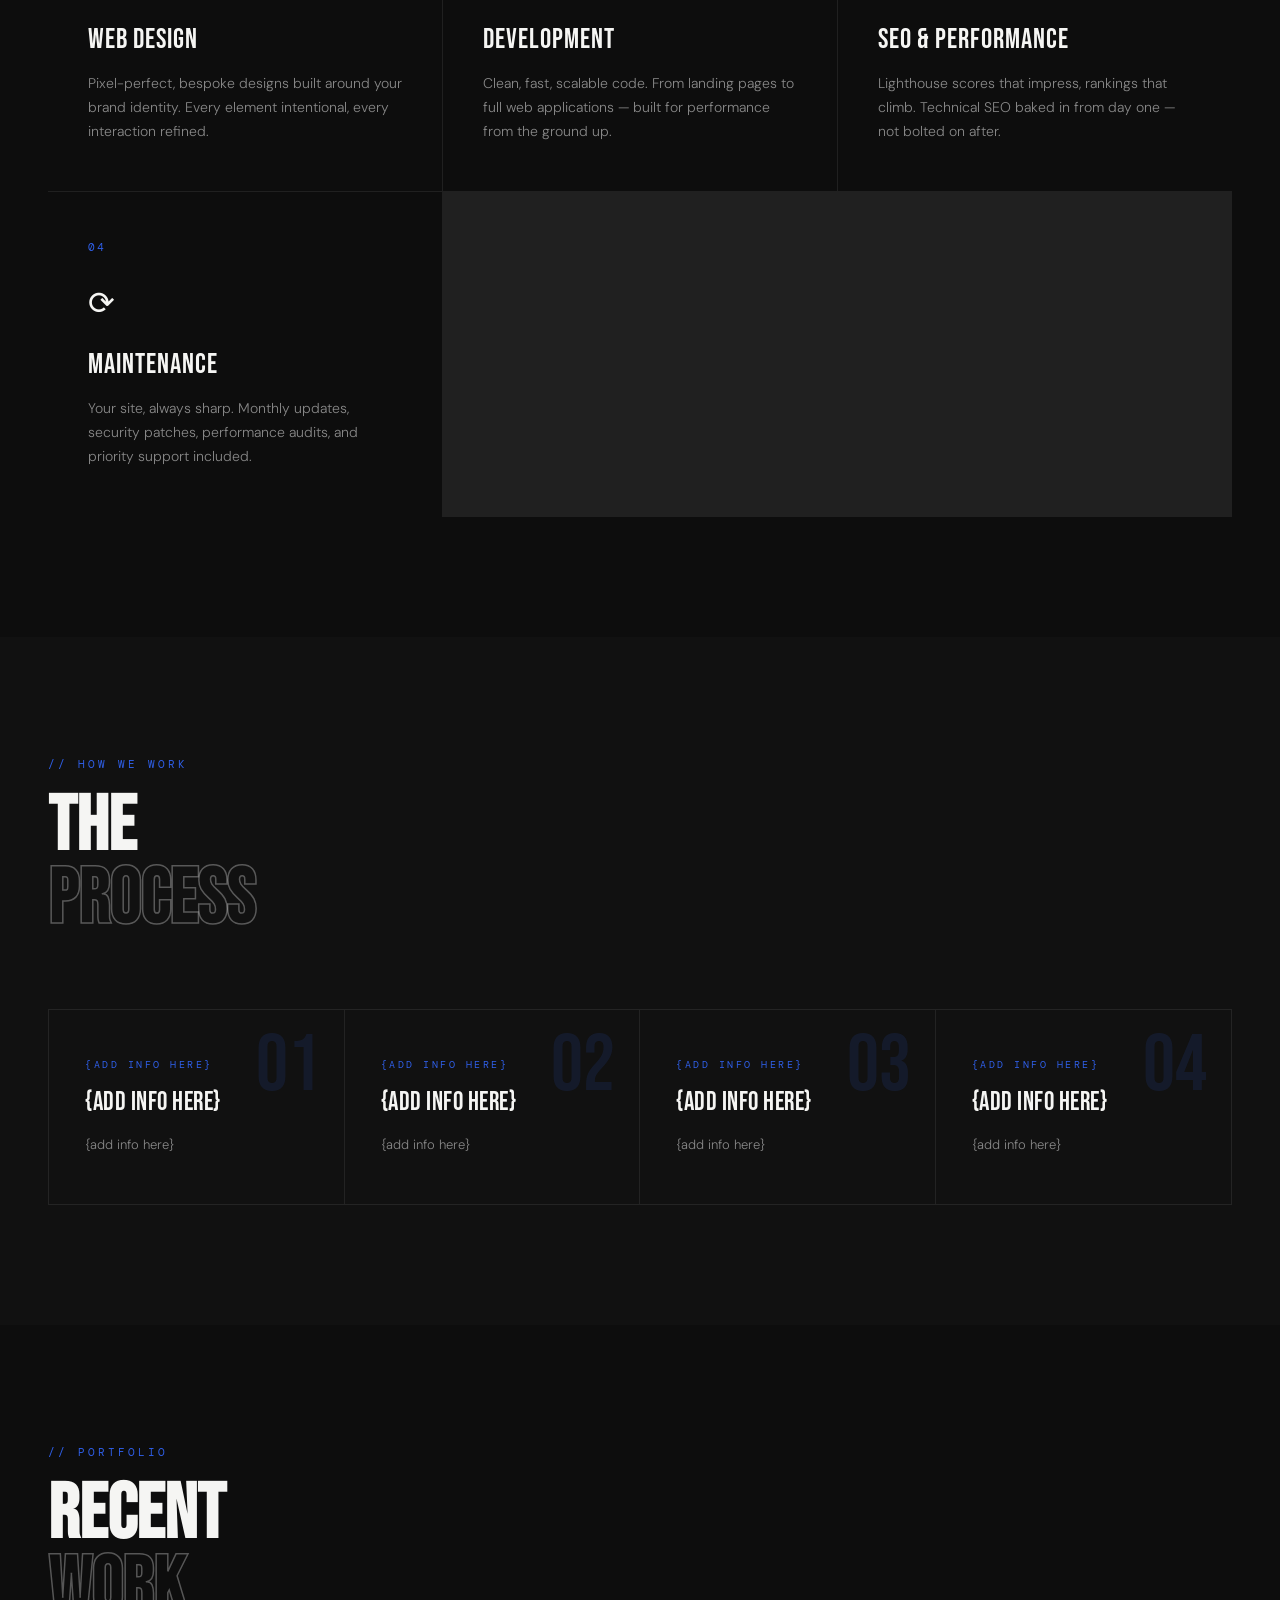
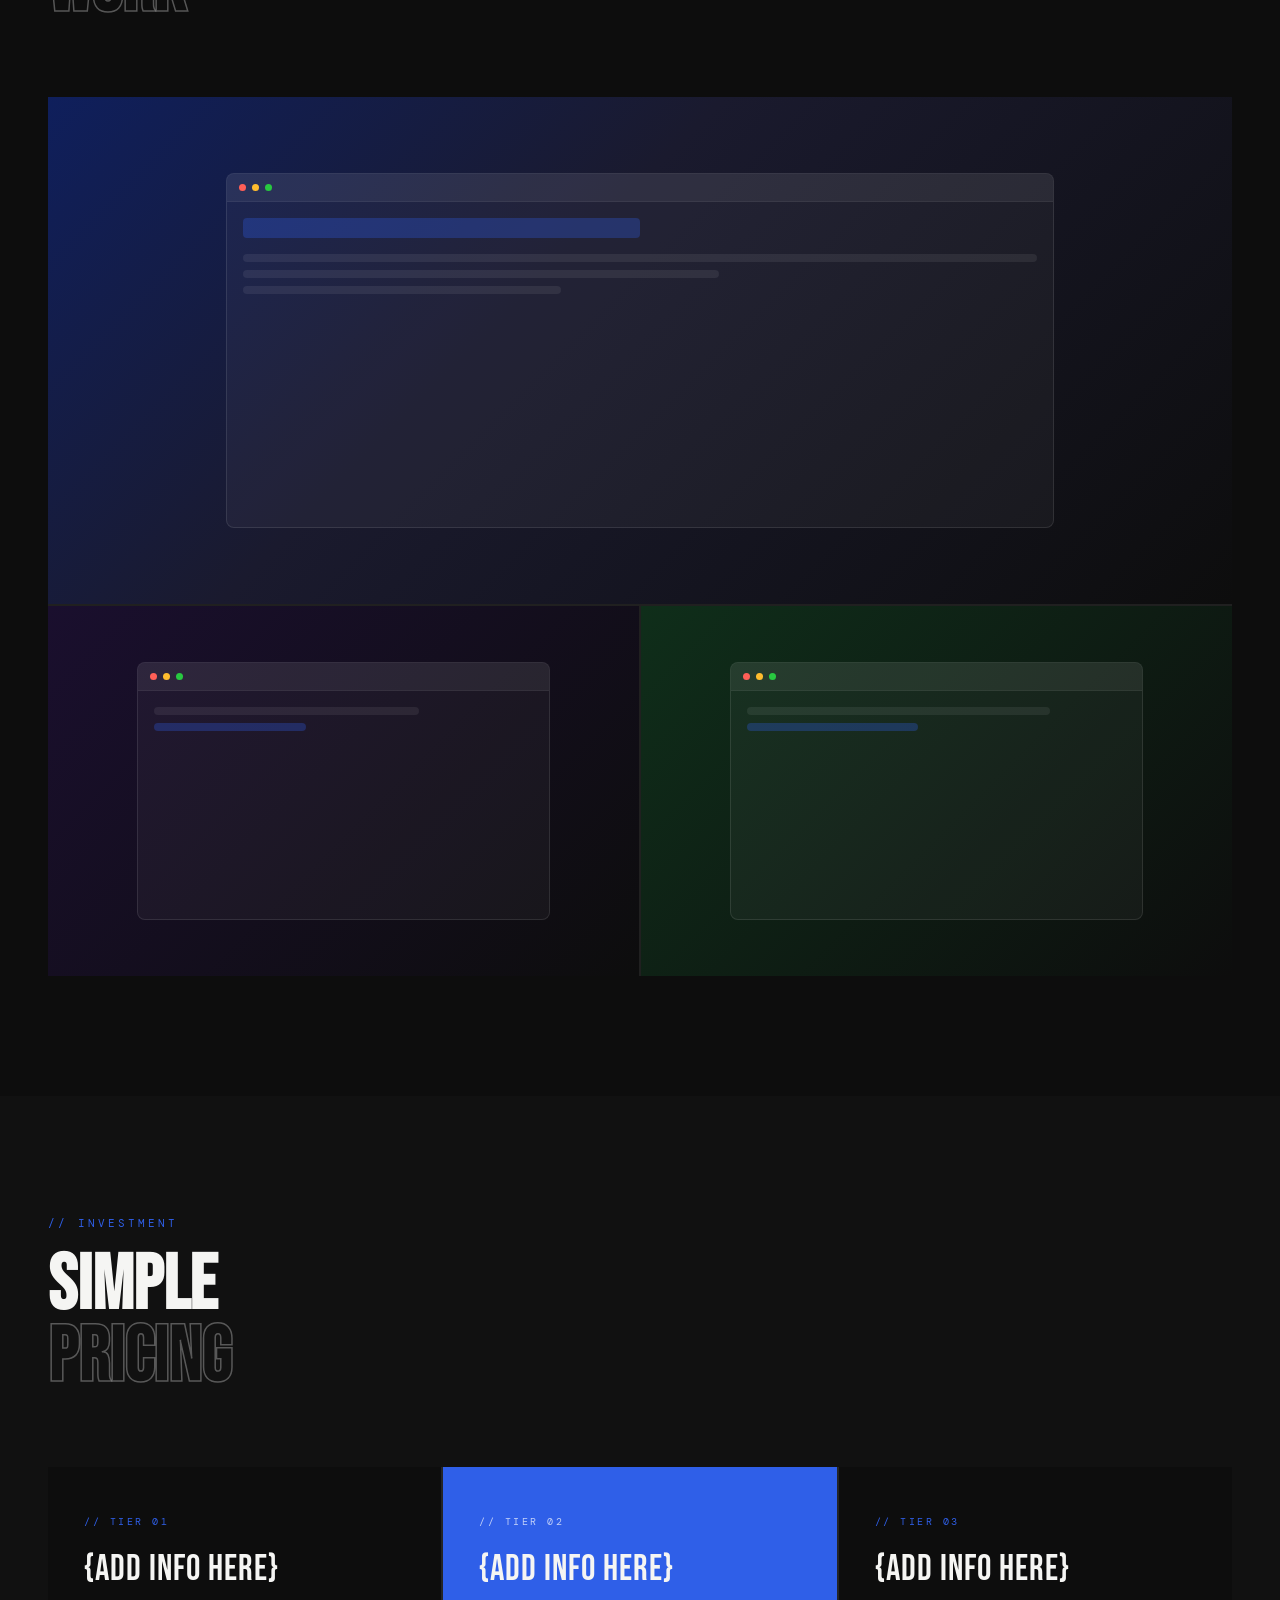
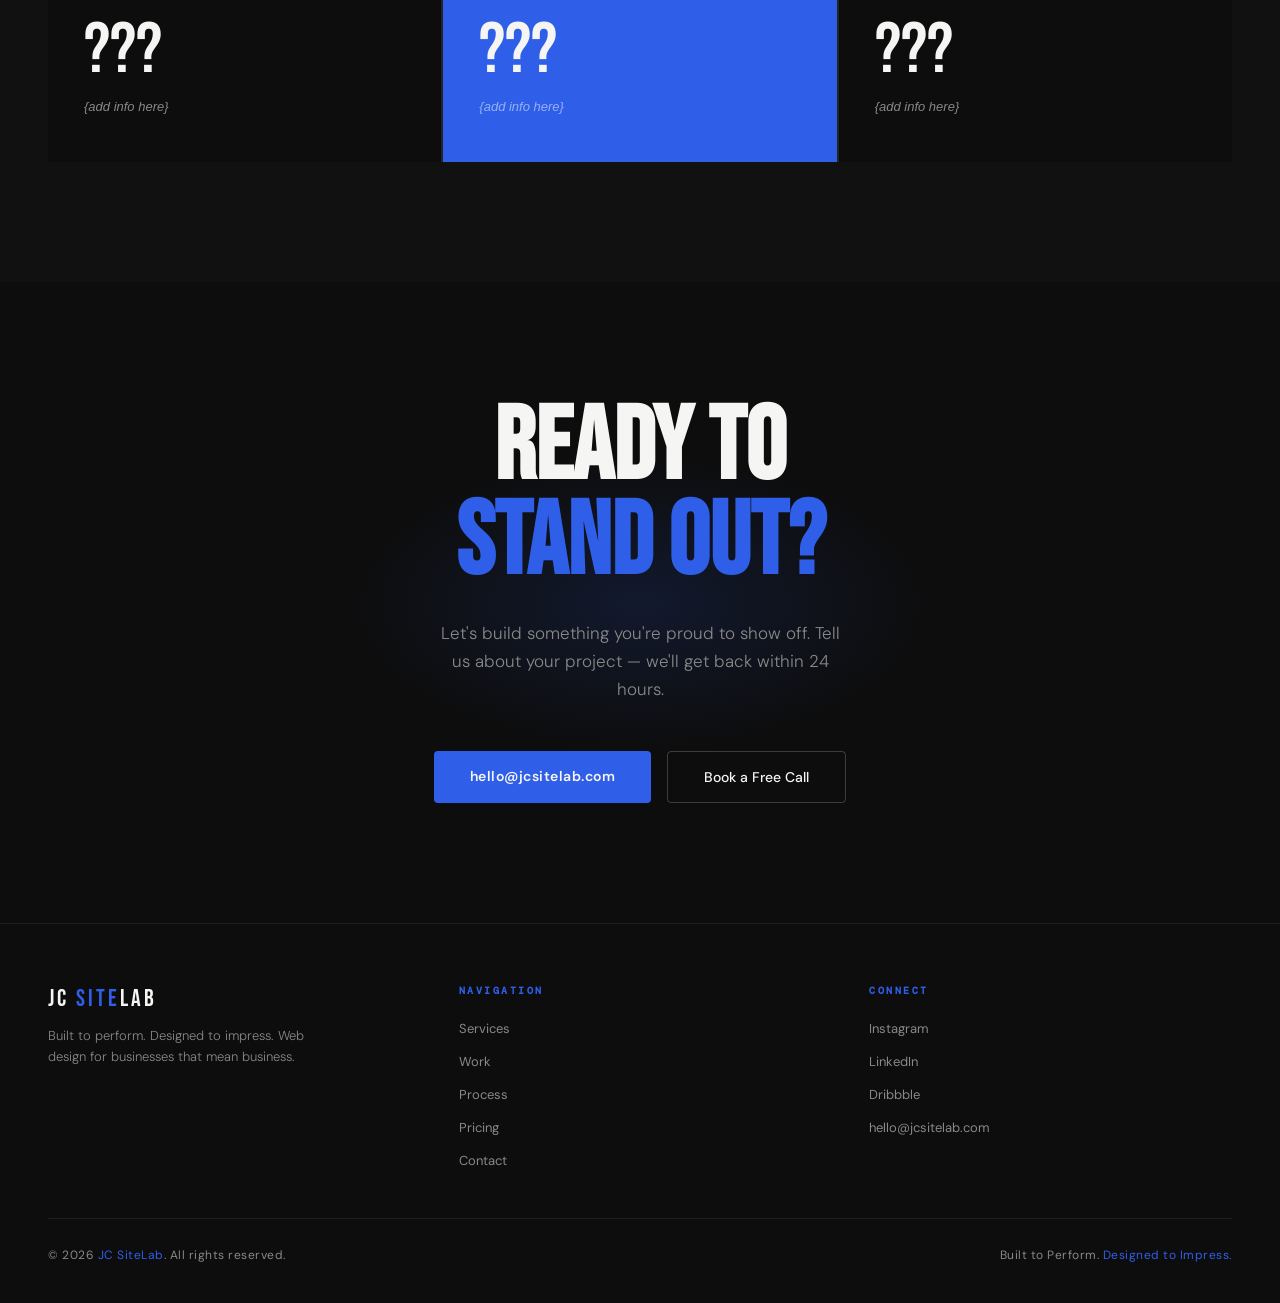
==== commit 0e41c53d: "Add files via upload" ====
--- a/index.html
+++ b/index.html
@@ -490,6 +490,13 @@
     letter-spacing: 1px;
   }
 
+  .plan-placeholder {
+    font-size: 13px;
+    color: var(--gray);
+    margin-top: 12px;
+    font-style: italic;
+  }
+
   /* TESTIMONIALS */
   .testimonials { padding: 120px 48px; }
 
@@ -843,18 +850,10 @@
 <!-- STATS -->
 <div class="stats-bar">
   <div class="stat reveal">
-    <div class="stat-num">50<span>+</span></div>
-    <div class="stat-label">Projects Delivered</div>
-  </div>
-  <div class="stat reveal reveal-delay-1">
-    <div class="stat-num">98<span>%</span></div>
-    <div class="stat-label">Client Satisfaction</div>
-  </div>
-  <div class="stat reveal reveal-delay-2">
     <div class="stat-num">3<span>x</span></div>
     <div class="stat-label">Avg. Conversion Lift</div>
   </div>
-  <div class="stat reveal reveal-delay-3">
+  <div class="stat reveal reveal-delay-1">
     <div class="stat-num">7<span>d</span></div>
     <div class="stat-label">Avg. Delivery Time</div>
   </div>
@@ -880,24 +879,12 @@
     </div>
     <div class="service-card reveal reveal-delay-2">
       <div class="service-num">03</div>
-      <span class="service-icon">◈</span>
-      <div class="service-title">E-Commerce</div>
-      <p class="service-desc">Conversion-optimized online stores that look great and sell hard. Shopify, WooCommerce, or custom solutions.</p>
-    </div>
-    <div class="service-card reveal">
-      <div class="service-num">04</div>
       <span class="service-icon">↗</span>
       <div class="service-title">SEO & Performance</div>
       <p class="service-desc">Lighthouse scores that impress, rankings that climb. Technical SEO baked in from day one — not bolted on after.</p>
     </div>
-    <div class="service-card reveal reveal-delay-1">
-      <div class="service-num">05</div>
-      <span class="service-icon">✦</span>
-      <div class="service-title">Branding</div>
-      <p class="service-desc">Logo, color systems, typography, brand guidelines. A complete visual identity that makes you unmistakable.</p>
-    </div>
     <div class="service-card reveal reveal-delay-2">
-      <div class="service-num">06</div>
+      <div class="service-num">04</div>
       <span class="service-icon">⟳</span>
       <div class="service-title">Maintenance</div>
       <p class="service-desc">Your site, always sharp. Monthly updates, security patches, performance audits, and priority support included.</p>
@@ -915,27 +902,27 @@
   <div class="process-steps">
     <div class="process-step reveal">
       <div class="step-number">01</div>
-      <div class="step-label">Week 1</div>
-      <div class="step-title">Discovery</div>
-      <p class="step-desc">Deep dive into your brand, goals, and audience. We map the competitive landscape and define what success looks like.</p>
+      <div class="step-label">{add info here}</div>
+      <div class="step-title">{add info here}</div>
+      <p class="step-desc">{add info here}</p>
     </div>
     <div class="process-step reveal reveal-delay-1">
       <div class="step-number">02</div>
-      <div class="step-label">Week 1–2</div>
-      <div class="step-title">Design</div>
-      <p class="step-desc">High-fidelity mockups in Figma. You see every screen before a single line of code is written. Revisions included.</p>
+      <div class="step-label">{add info here}</div>
+      <div class="step-title">{add info here}</div>
+      <p class="step-desc">{add info here}</p>
     </div>
     <div class="process-step reveal reveal-delay-2">
       <div class="step-number">03</div>
-      <div class="step-label">Week 2–3</div>
-      <div class="step-title">Build</div>
-      <p class="step-desc">Pixel-perfect development with daily previews. You're never in the dark — full transparency throughout.</p>
+      <div class="step-label">{add info here}</div>
+      <div class="step-title">{add info here}</div>
+      <p class="step-desc">{add info here}</p>
     </div>
     <div class="process-step reveal reveal-delay-3">
       <div class="step-number">04</div>
-      <div class="step-label">Week 4</div>
-      <div class="step-title">Launch</div>
-      <p class="step-desc">QA, performance testing, and a clean handoff. Your site goes live on time, on budget, ready to perform.</p>
+      <div class="step-label">{add info here}</div>
+      <div class="step-title">{add info here}</div>
+      <p class="step-desc">{add info here}</p>
     </div>
   </div>
 </section>
@@ -999,47 +986,7 @@
   </div>
 </section>
 
-<!-- TESTIMONIALS -->
-<section class="testimonials">
-  <p class="section-label reveal">// Client Feedback</p>
-  <h2 class="section-title reveal">WHAT THEY<br><span class="outline">SAY</span></h2>
-
-  <div class="testimonials-grid">
-    <div class="testimonial reveal">
-      <div class="quote-mark">"</div>
-      <p class="quote-text">JC SiteLab delivered a website that genuinely stopped our prospects mid-scroll. Within 30 days, our lead form conversions doubled. Worth every cent.</p>
-      <div class="quote-author">
-        <div class="author-avatar">MR</div>
-        <div>
-          <div class="author-name">Marcus R.</div>
-          <div class="author-title">CEO, Apex Outdoor Co.</div>
-        </div>
-      </div>
-    </div>
-    <div class="testimonial reveal reveal-delay-1">
-      <div class="quote-mark">"</div>
-      <p class="quote-text">From kickoff to launch in under 3 weeks. The team was communicative, creative, and absolutely nailed the brief. Our new site looks 10 years ahead of our competitors.</p>
-      <div class="quote-author">
-        <div class="author-avatar">SP</div>
-        <div>
-          <div class="author-name">Sophie P.</div>
-          <div class="author-title">Founder, Vaultify</div>
-        </div>
-      </div>
-    </div>
-    <div class="testimonial reveal reveal-delay-2">
-      <div class="quote-mark">"</div>
-      <p class="quote-text">Not just a web agency — a real creative partner. They pushed back when my ideas weren't strong enough and always came back with something better. Highly recommend.</p>
-      <div class="quote-author">
-        <div class="author-avatar">DL</div>
-        <div>
-          <div class="author-name">Diane L.</div>
-          <div class="author-title">Creative Director, Greenveil</div>
-        </div>
-      </div>
-    </div>
-  </div>
-</section>
+
 
 <!-- PRICING -->
 <section class="pricing" id="pricing">
@@ -1048,49 +995,24 @@
 
   <div class="pricing-grid">
     <div class="pricing-card reveal">
-      <div class="plan-badge">// Starter</div>
-      <div class="plan-name">Launch</div>
-      <div class="plan-price"><sup>$</sup>1,499</div>
-      <div class="plan-period">One-time · 5-page site</div>
-      <ul class="plan-features">
-        <li><span class="check">✓</span> Custom design</li>
-        <li><span class="check">✓</span> Mobile responsive</li>
-        <li><span class="check">✓</span> Contact form</li>
-        <li><span class="check">✓</span> Basic SEO setup</li>
-        <li><span class="check">✓</span> 7-day delivery</li>
-      </ul>
-      <a href="#contact" class="btn-plan btn-plan-outline">Get Started</a>
+      <div class="plan-badge">// Tier 01</div>
+      <div class="plan-name">{add info here}</div>
+      <div class="plan-price">???</div>
+      <p class="plan-placeholder">{add info here}</p>
     </div>
 
     <div class="pricing-card featured reveal reveal-delay-1">
-      <div class="plan-badge">// Most Popular</div>
-      <div class="plan-name">Growth</div>
-      <div class="plan-price"><sup>$</sup>3,499</div>
-      <div class="plan-period">One-time · Up to 15 pages</div>
-      <ul class="plan-features">
-        <li><span class="check">✓</span> Everything in Launch</li>
-        <li><span class="check">✓</span> Advanced animations</li>
-        <li><span class="check">✓</span> CMS integration</li>
-        <li><span class="check">✓</span> Full SEO package</li>
-        <li><span class="check">✓</span> Performance optimization</li>
-        <li><span class="check">✓</span> 1 month support</li>
-      </ul>
-      <a href="#contact" class="btn-plan btn-plan-white">Get Started</a>
+      <div class="plan-badge">// Tier 02</div>
+      <div class="plan-name">{add info here}</div>
+      <div class="plan-price">???</div>
+      <p class="plan-placeholder" style="color:rgba(255,255,255,0.5)">{add info here}</p>
     </div>
 
     <div class="pricing-card reveal reveal-delay-2">
-      <div class="plan-badge">// Enterprise</div>
-      <div class="plan-name">Custom</div>
-      <div class="plan-price" style="font-size:48px;padding-top:8px;">Let's Talk</div>
-      <div class="plan-period">Tailored to your needs</div>
-      <ul class="plan-features">
-        <li><span class="check">✓</span> Everything in Growth</li>
-        <li><span class="check">✓</span> E-commerce / app</li>
-        <li><span class="check">✓</span> Brand identity</li>
-        <li><span class="check">✓</span> Custom integrations</li>
-        <li><span class="check">✓</span> Ongoing retainer</li>
-      </ul>
-      <a href="#contact" class="btn-plan btn-plan-outline">Contact Us</a>
+      <div class="plan-badge">// Tier 03</div>
+      <div class="plan-name">{add info here}</div>
+      <div class="plan-price">???</div>
+      <p class="plan-placeholder">{add info here}</p>
     </div>
   </div>
 </section>
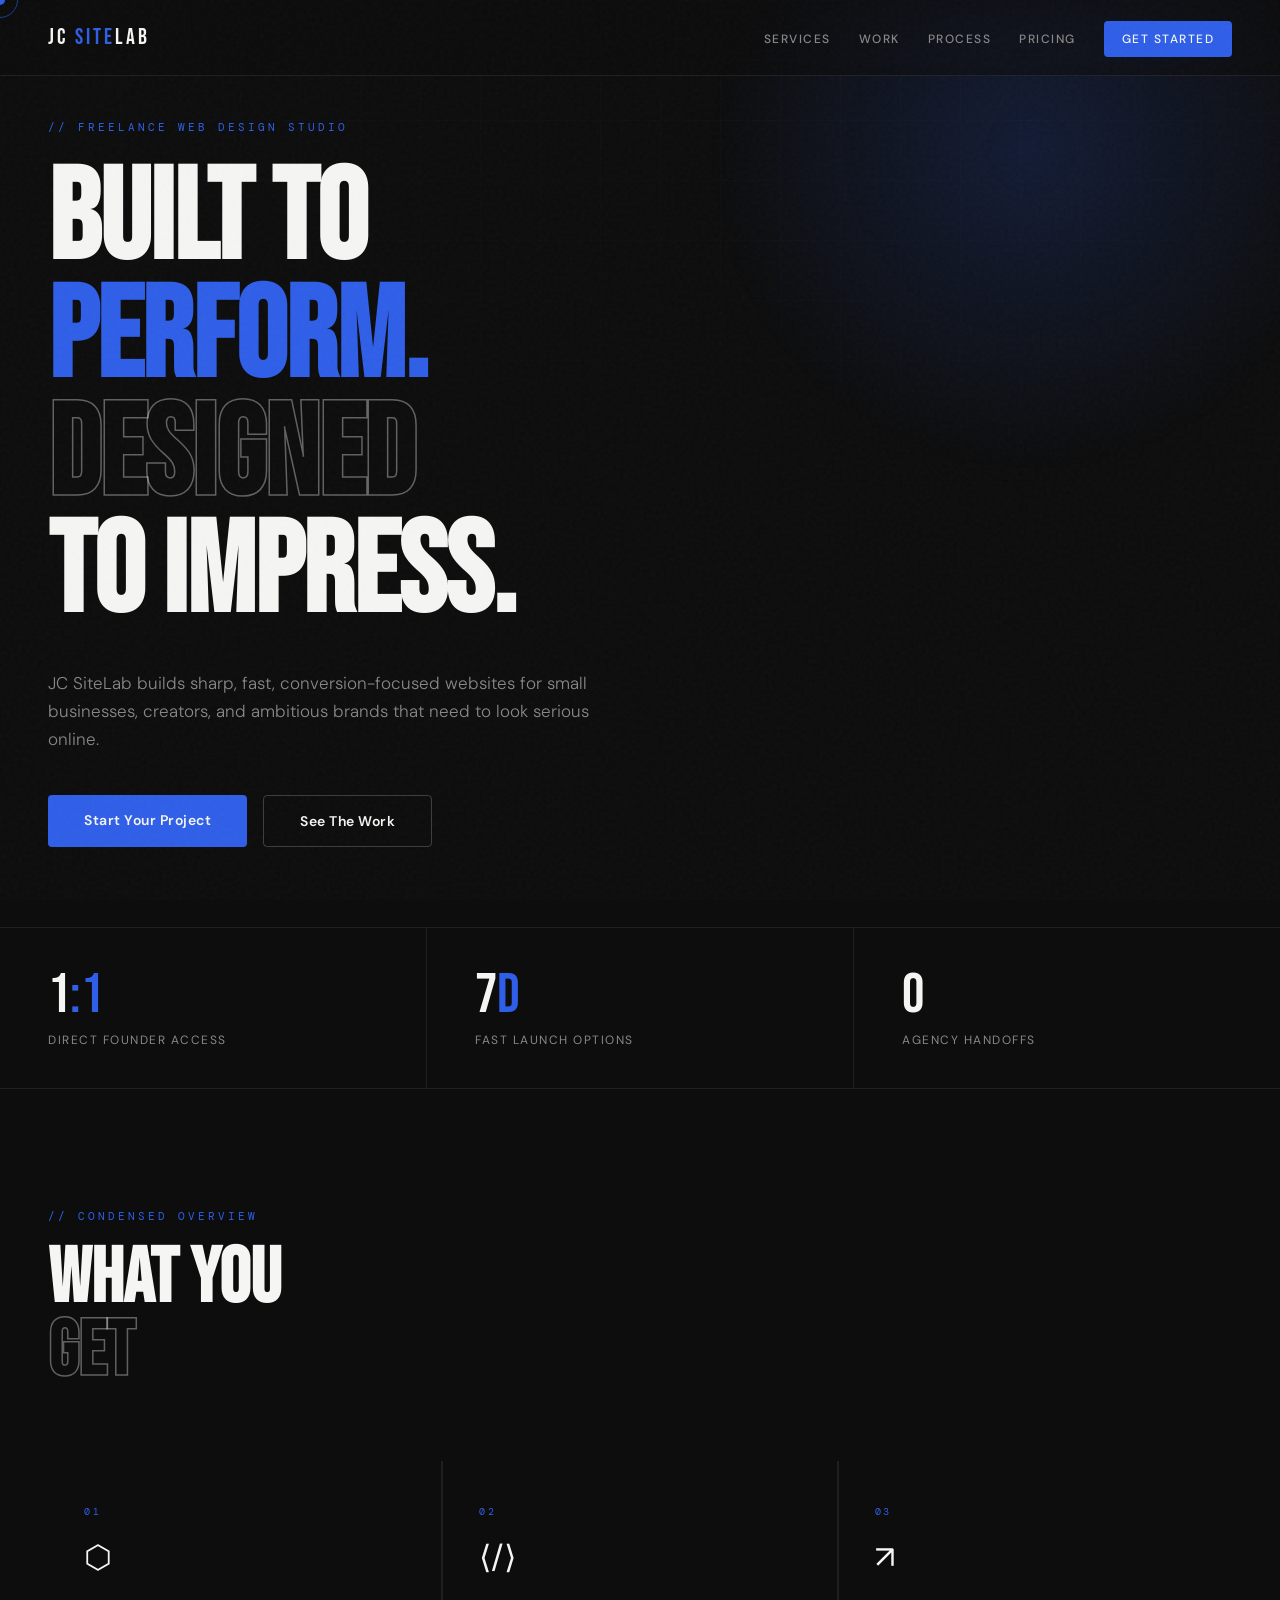
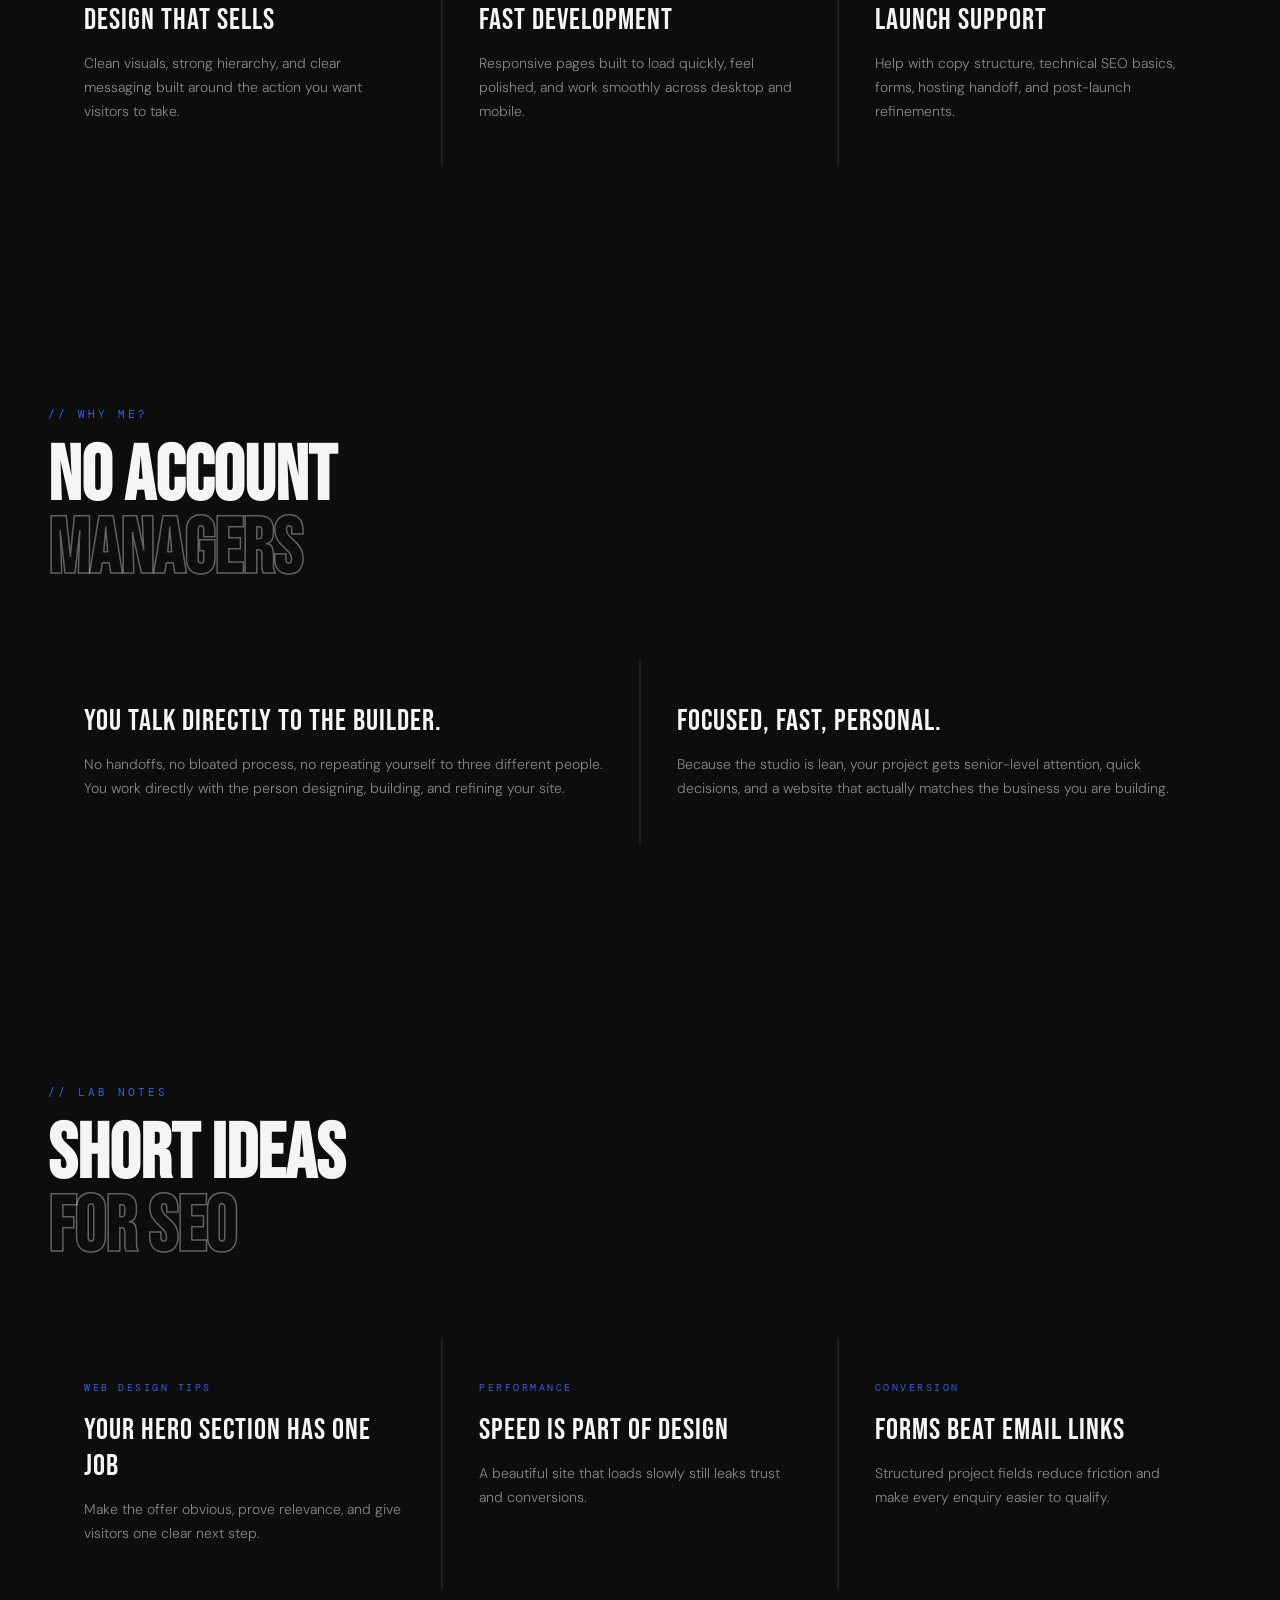
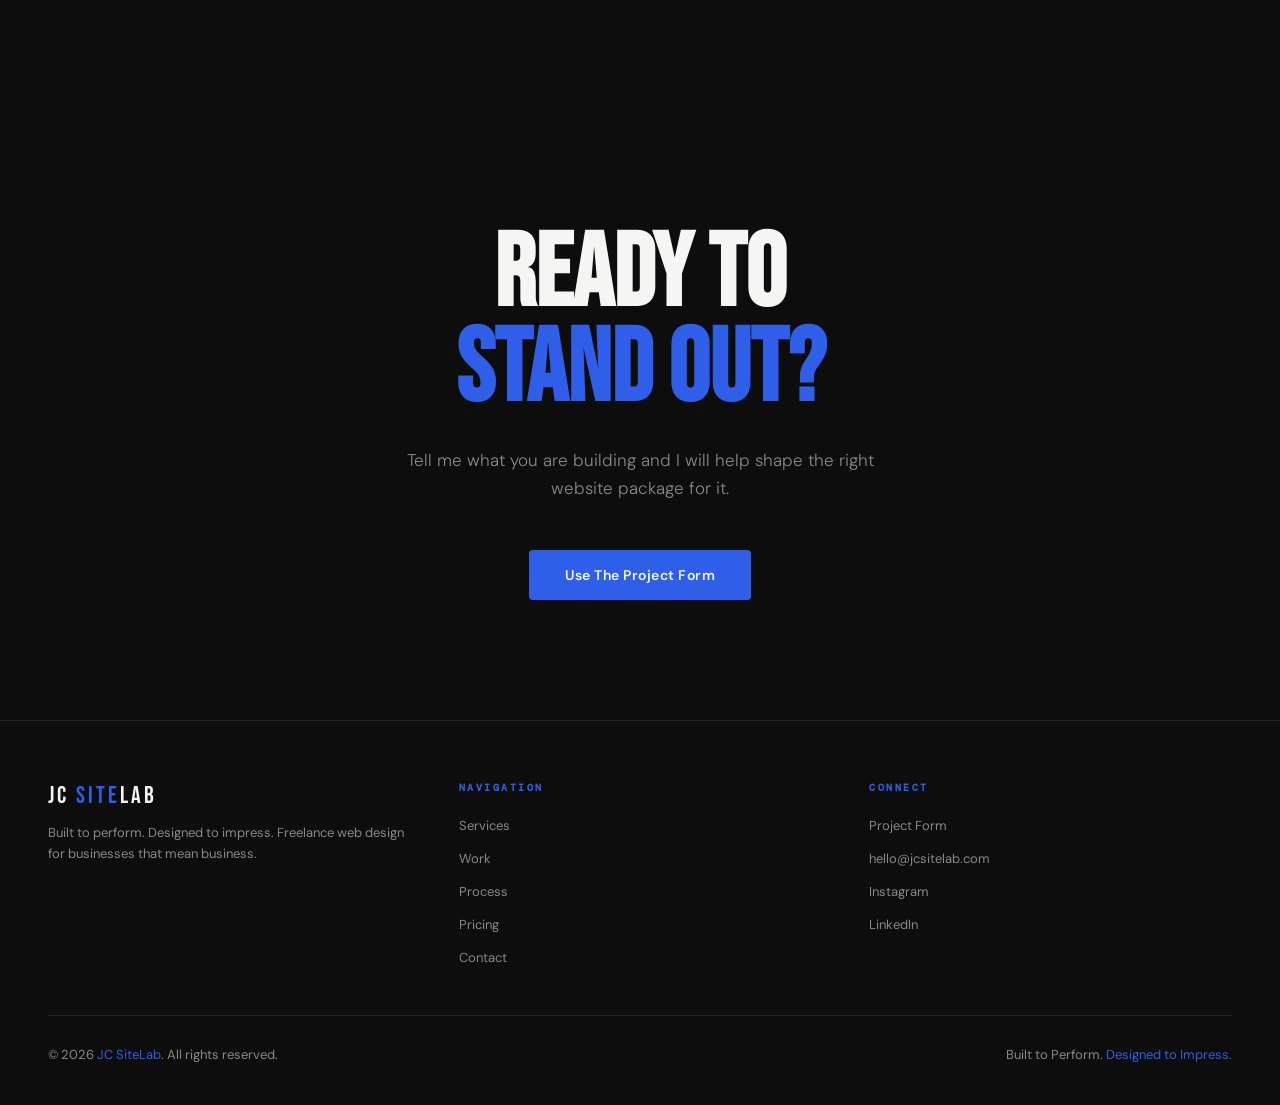
==== commit f0740f4d: "Add files via upload" ====
--- a/index.html
+++ b/index.html
@@ -1,4 +1,4 @@
-<!DOCTYPE html>
+﻿<!DOCTYPE html>
 <html lang="en">
 <head>
 <meta charset="UTF-8">
@@ -6,1115 +6,19 @@
 <title>JC SiteLab — Built to Perform. Designed to Impress.</title>
 <link rel="preconnect" href="https://fonts.googleapis.com">
 <link href="https://fonts.googleapis.com/css2?family=Bebas+Neue&family=DM+Sans:wght@300;400;500;600&family=DM+Mono:wght@400;500&display=swap" rel="stylesheet">
-<style>
-  :root {
-    --black: #0d0d0d;
-    --white: #f5f5f3;
-    --blue: #2f5fe8;
-    --blue-light: #4a75ff;
-    --blue-dim: rgba(47,95,232,0.12);
-    --gray: #888;
-    --border: rgba(255,255,255,0.08);
-  }
-
-  *, *::before, *::after { box-sizing: border-box; margin: 0; padding: 0; }
-
-  html { scroll-behavior: smooth; }
-
-  body {
-    background: var(--black);
-    color: var(--white);
-    font-family: 'DM Sans', sans-serif;
-    font-weight: 400;
-    overflow-x: hidden;
-    cursor: none;
-  }
-
-  /* Custom cursor */
-  .cursor {
-    width: 10px; height: 10px;
-    background: var(--blue);
-    border-radius: 50%;
-    position: fixed;
-    pointer-events: none;
-    z-index: 9999;
-    transition: transform 0.15s ease, background 0.2s;
-    transform: translate(-50%, -50%);
-  }
-  .cursor-ring {
-    width: 36px; height: 36px;
-    border: 1.5px solid var(--blue);
-    border-radius: 50%;
-    position: fixed;
-    pointer-events: none;
-    z-index: 9998;
-    transform: translate(-50%, -50%);
-    transition: all 0.25s ease;
-    opacity: 0.6;
-  }
-  a:hover ~ .cursor, button:hover ~ .cursor { transform: translate(-50%, -50%) scale(2); }
-
-  /* Noise overlay */
-  body::before {
-    content: '';
-    position: fixed;
-    inset: 0;
-    background-image: url("data:image/svg+xml,%3Csvg viewBox='0 0 256 256' xmlns='http://www.w3.org/2000/svg'%3E%3Cfilter id='noise'%3E%3CfeTurbulence type='fractalNoise' baseFrequency='0.9' numOctaves='4' stitchTiles='stitch'/%3E%3C/filter%3E%3Crect width='100%25' height='100%25' filter='url(%23noise)' opacity='1'/%3E%3C/svg%3E");
-    opacity: 0.03;
-    pointer-events: none;
-    z-index: 1000;
-  }
-
-  /* NAV */
-  nav {
-    position: fixed;
-    top: 0; left: 0; right: 0;
-    display: flex;
-    justify-content: space-between;
-    align-items: center;
-    padding: 24px 48px;
-    z-index: 100;
-    backdrop-filter: blur(12px);
-    border-bottom: 1px solid var(--border);
-    background: rgba(13,13,13,0.7);
-  }
-
-  .nav-logo {
-    font-family: 'Bebas Neue', sans-serif;
-    font-size: 22px;
-    letter-spacing: 3px;
-    color: var(--white);
-    text-decoration: none;
-  }
-  .nav-logo span { color: var(--blue); }
-
-  nav ul {
-    list-style: none;
-    display: flex;
-    gap: 36px;
-  }
-  nav ul a {
-    color: var(--gray);
-    text-decoration: none;
-    font-size: 13px;
-    font-weight: 500;
-    letter-spacing: 1.5px;
-    text-transform: uppercase;
-    transition: color 0.2s;
-  }
-  nav ul a:hover { color: var(--white); }
-
-  .nav-cta {
-    background: var(--blue);
-    color: var(--white) !important;
-    padding: 10px 22px;
-    border-radius: 4px;
-    font-size: 12px !important;
-    transition: background 0.2s, transform 0.2s !important;
-  }
-  .nav-cta:hover { background: var(--blue-light) !important; transform: translateY(-1px); }
-
-  /* HERO */
-  .hero {
-    min-height: 100vh;
-    display: flex;
-    flex-direction: column;
-    justify-content: center;
-    padding: 120px 48px 80px;
-    position: relative;
-    overflow: hidden;
-  }
-
-  .hero-bg-grid {
-    position: absolute;
-    inset: 0;
-    background-image:
-      linear-gradient(rgba(47,95,232,0.05) 1px, transparent 1px),
-      linear-gradient(90deg, rgba(47,95,232,0.05) 1px, transparent 1px);
-    background-size: 60px 60px;
-    mask-image: radial-gradient(ellipse 80% 60% at 50% 0%, black, transparent);
-  }
-
-  .hero-glow {
-    position: absolute;
-    top: -200px; right: -100px;
-    width: 700px; height: 700px;
-    background: radial-gradient(circle, rgba(47,95,232,0.18) 0%, transparent 65%);
-    pointer-events: none;
-  }
-
-  .hero-eyebrow {
-    font-family: 'DM Mono', monospace;
-    font-size: 11px;
-    letter-spacing: 3px;
-    text-transform: uppercase;
-    color: var(--blue);
-    margin-bottom: 28px;
-    opacity: 0;
-    animation: fadeUp 0.7s 0.2s forwards;
-  }
-
-  h1 {
-    font-family: 'Bebas Neue', sans-serif;
-    font-size: clamp(72px, 10vw, 148px);
-    line-height: 0.92;
-    letter-spacing: -1px;
-    max-width: 900px;
-    opacity: 0;
-    animation: fadeUp 0.8s 0.4s forwards;
-  }
-  h1 .blue { color: var(--blue); }
-  h1 .outline {
-    -webkit-text-stroke: 1.5px var(--white);
-    color: transparent;
-  }
-
-  .hero-sub {
-    margin-top: 40px;
-    font-size: 17px;
-    color: var(--gray);
-    max-width: 420px;
-    line-height: 1.65;
-    font-weight: 300;
-    opacity: 0;
-    animation: fadeUp 0.8s 0.6s forwards;
-  }
-
-  .hero-actions {
-    display: flex;
-    gap: 16px;
-    margin-top: 44px;
-    opacity: 0;
-    animation: fadeUp 0.8s 0.8s forwards;
-  }
-
-  .btn-primary {
-    background: var(--blue);
-    color: var(--white);
-    padding: 16px 36px;
-    border: none;
-    border-radius: 4px;
-    font-family: 'DM Sans', sans-serif;
-    font-size: 14px;
-    font-weight: 600;
-    letter-spacing: 0.5px;
-    cursor: none;
-    transition: background 0.2s, transform 0.2s;
-    text-decoration: none;
-    display: inline-block;
-  }
-  .btn-primary:hover { background: var(--blue-light); transform: translateY(-2px); }
-
-  .btn-ghost {
-    background: transparent;
-    color: var(--white);
-    padding: 16px 36px;
-    border: 1px solid rgba(255,255,255,0.2);
-    border-radius: 4px;
-    font-family: 'DM Sans', sans-serif;
-    font-size: 14px;
-    font-weight: 500;
-    cursor: none;
-    transition: border-color 0.2s, transform 0.2s;
-    text-decoration: none;
-    display: inline-block;
-  }
-  .btn-ghost:hover { border-color: rgba(255,255,255,0.5); transform: translateY(-2px); }
-
-  .hero-scroll {
-    position: absolute;
-    bottom: 40px;
-    left: 48px;
-    display: flex;
-    align-items: center;
-    gap: 12px;
-    opacity: 0;
-    animation: fadeUp 0.8s 1.2s forwards;
-  }
-  .scroll-line {
-    width: 40px; height: 1px;
-    background: var(--gray);
-    animation: scrollPulse 2s infinite;
-  }
-  .scroll-text {
-    font-size: 11px;
-    letter-spacing: 2px;
-    text-transform: uppercase;
-    color: var(--gray);
-  }
-
-  /* STATS BAR */
-  .stats-bar {
-    display: flex;
-    border-top: 1px solid var(--border);
-    border-bottom: 1px solid var(--border);
-  }
-  .stat {
-    flex: 1;
-    padding: 40px 48px;
-    border-right: 1px solid var(--border);
-    position: relative;
-    overflow: hidden;
-    transition: background 0.3s;
-  }
-  .stat:last-child { border-right: none; }
-  .stat:hover { background: var(--blue-dim); }
-  .stat-num {
-    font-family: 'Bebas Neue', sans-serif;
-    font-size: 56px;
-    color: var(--white);
-    line-height: 1;
-  }
-  .stat-num span { color: var(--blue); }
-  .stat-label {
-    font-size: 12px;
-    color: var(--gray);
-    letter-spacing: 1.5px;
-    text-transform: uppercase;
-    margin-top: 8px;
-  }
-
-  /* SERVICES */
-  .section { padding: 120px 48px; }
-
-  .section-label {
-    font-family: 'DM Mono', monospace;
-    font-size: 11px;
-    letter-spacing: 3px;
-    text-transform: uppercase;
-    color: var(--blue);
-    margin-bottom: 20px;
-  }
-
-  .section-title {
-    font-family: 'Bebas Neue', sans-serif;
-    font-size: clamp(48px, 6vw, 88px);
-    line-height: 0.95;
-    margin-bottom: 72px;
-  }
-  .section-title .outline {
-    -webkit-text-stroke: 1.5px rgba(255,255,255,0.3);
-    color: transparent;
-  }
-
-  .services-grid {
-    display: grid;
-    grid-template-columns: repeat(3, 1fr);
-    gap: 1px;
-    background: var(--border);
-  }
-
-  .service-card {
-    background: var(--black);
-    padding: 48px 40px;
-    transition: background 0.3s;
-    position: relative;
-    overflow: hidden;
-  }
-  .service-card::before {
-    content: '';
-    position: absolute;
-    bottom: 0; left: 0;
-    width: 0; height: 2px;
-    background: var(--blue);
-    transition: width 0.4s ease;
-  }
-  .service-card:hover::before { width: 100%; }
-  .service-card:hover { background: rgba(47,95,232,0.06); }
-
-  .service-num {
-    font-family: 'DM Mono', monospace;
-    font-size: 11px;
-    color: var(--blue);
-    letter-spacing: 2px;
-    margin-bottom: 28px;
-  }
-  .service-icon {
-    font-size: 32px;
-    margin-bottom: 24px;
-    display: block;
-  }
-  .service-title {
-    font-family: 'Bebas Neue', sans-serif;
-    font-size: 28px;
-    letter-spacing: 1px;
-    margin-bottom: 16px;
-    color: var(--white);
-  }
-  .service-desc {
-    font-size: 14px;
-    color: var(--gray);
-    line-height: 1.7;
-    font-weight: 300;
-  }
-
-  /* PROCESS */
-  .process-section { padding: 120px 48px; background: rgba(255,255,255,0.015); }
-
-  .process-steps {
-    display: grid;
-    grid-template-columns: repeat(4, 1fr);
-    gap: 0;
-    margin-top: 72px;
-    border: 1px solid var(--border);
-  }
-
-  .process-step {
-    padding: 48px 36px;
-    border-right: 1px solid var(--border);
-    position: relative;
-    transition: background 0.3s;
-  }
-  .process-step:last-child { border-right: none; }
-  .process-step:hover { background: var(--blue-dim); }
-
-  .step-number {
-    font-family: 'Bebas Neue', sans-serif;
-    font-size: 80px;
-    color: rgba(47,95,232,0.12);
-    line-height: 1;
-    position: absolute;
-    top: 16px; right: 24px;
-  }
-  .step-label {
-    font-family: 'DM Mono', monospace;
-    font-size: 10px;
-    letter-spacing: 2.5px;
-    text-transform: uppercase;
-    color: var(--blue);
-    margin-bottom: 16px;
-  }
-  .step-title {
-    font-family: 'Bebas Neue', sans-serif;
-    font-size: 26px;
-    margin-bottom: 16px;
-    letter-spacing: 0.5px;
-  }
-  .step-desc {
-    font-size: 13px;
-    color: var(--gray);
-    line-height: 1.7;
-    font-weight: 300;
-  }
-
-  /* PORTFOLIO */
-  .portfolio-grid {
-    display: grid;
-    grid-template-columns: repeat(2, 1fr);
-    gap: 2px;
-    background: var(--border);
-    margin-top: 72px;
-  }
-
-  .portfolio-card {
-    background: #111;
-    aspect-ratio: 16/10;
-    position: relative;
-    overflow: hidden;
-    cursor: none;
-  }
-  .portfolio-card:first-child { grid-column: span 2; aspect-ratio: 21/9; }
-
-  .portfolio-bg {
-    position: absolute;
-    inset: 0;
-    transition: transform 0.6s ease;
-  }
-  .portfolio-card:hover .portfolio-bg { transform: scale(1.04); }
-
-  .p1 .portfolio-bg { background: linear-gradient(135deg, #0f1f5c 0%, #1a1a2e 40%, #0d0d0d 100%); }
-  .p2 .portfolio-bg { background: linear-gradient(135deg, #1a0f2e 0%, #0d0d0d 100%); }
-  .p3 .portfolio-bg { background: linear-gradient(135deg, #0f2e1a 0%, #0d0d0d 100%); }
-
-  /* Fake browser mockup inside portfolio card */
-  .browser-mock {
-    position: absolute;
-    inset: 15%;
-    background: rgba(255,255,255,0.04);
-    border: 1px solid rgba(255,255,255,0.1);
-    border-radius: 8px;
-    overflow: hidden;
-  }
-  .browser-bar {
-    height: 28px;
-    background: rgba(255,255,255,0.06);
-    border-bottom: 1px solid rgba(255,255,255,0.05);
-    display: flex;
-    align-items: center;
-    padding: 0 12px;
-    gap: 6px;
-  }
-  .dot { width: 7px; height: 7px; border-radius: 50%; }
-  .d1 { background: #ff5f57; }
-  .d2 { background: #febc2e; }
-  .d3 { background: #28c840; }
-  .browser-content {
-    padding: 16px;
-    display: flex;
-    flex-direction: column;
-    gap: 8px;
-  }
-  .line-mock {
-    height: 8px;
-    background: rgba(255,255,255,0.07);
-    border-radius: 4px;
-  }
-  .line-mock.blue { background: rgba(47,95,232,0.3); }
-  .line-mock.short { width: 60%; }
-  .line-mock.shorter { width: 40%; }
-
-  .portfolio-overlay {
-    position: absolute;
-    inset: 0;
-    background: linear-gradient(to top, rgba(0,0,0,0.85) 0%, transparent 50%);
-    display: flex;
-    flex-direction: column;
-    justify-content: flex-end;
-    padding: 36px;
-    opacity: 0;
-    transition: opacity 0.3s;
-  }
-  .portfolio-card:hover .portfolio-overlay { opacity: 1; }
-
-  .portfolio-tag {
-    font-family: 'DM Mono', monospace;
-    font-size: 10px;
-    letter-spacing: 2px;
-    text-transform: uppercase;
-    color: var(--blue);
-    margin-bottom: 8px;
-  }
-  .portfolio-name {
-    font-family: 'Bebas Neue', sans-serif;
-    font-size: 32px;
-    letter-spacing: 1px;
-  }
-
-  .plan-placeholder {
-    font-size: 13px;
-    color: var(--gray);
-    margin-top: 12px;
-    font-style: italic;
-  }
-
-  /* TESTIMONIALS */
-  .testimonials { padding: 120px 48px; }
-
-  .testimonials-grid {
-    display: grid;
-    grid-template-columns: repeat(3, 1fr);
-    gap: 2px;
-    background: var(--border);
-    margin-top: 72px;
-  }
-
-  .testimonial {
-    background: var(--black);
-    padding: 44px 36px;
-    transition: background 0.3s;
-  }
-  .testimonial:hover { background: rgba(47,95,232,0.05); }
-
-  .quote-mark {
-    font-family: 'Bebas Neue', sans-serif;
-    font-size: 64px;
-    color: var(--blue);
-    line-height: 0.8;
-    margin-bottom: 24px;
-    opacity: 0.5;
-  }
-  .quote-text {
-    font-size: 15px;
-    line-height: 1.7;
-    color: rgba(255,255,255,0.8);
-    margin-bottom: 28px;
-    font-weight: 300;
-  }
-  .quote-author {
-    display: flex;
-    align-items: center;
-    gap: 14px;
-  }
-  .author-avatar {
-    width: 40px; height: 40px;
-    border-radius: 50%;
-    background: var(--blue-dim);
-    border: 1px solid rgba(47,95,232,0.3);
-    display: flex;
-    align-items: center;
-    justify-content: center;
-    font-family: 'Bebas Neue', sans-serif;
-    font-size: 16px;
-    color: var(--blue);
-  }
-  .author-name {
-    font-size: 14px;
-    font-weight: 600;
-    color: var(--white);
-  }
-  .author-title {
-    font-size: 11px;
-    color: var(--gray);
-    margin-top: 2px;
-    letter-spacing: 0.5px;
-  }
-
-  /* PRICING */
-  .pricing { padding: 120px 48px; background: rgba(255,255,255,0.015); }
-
-  .pricing-grid {
-    display: grid;
-    grid-template-columns: repeat(3, 1fr);
-    gap: 2px;
-    background: var(--border);
-    margin-top: 72px;
-  }
-
-  .pricing-card {
-    background: var(--black);
-    padding: 48px 36px;
-    position: relative;
-    transition: background 0.3s;
-  }
-  .pricing-card.featured {
-    background: var(--blue);
-  }
-  .pricing-card:hover:not(.featured) { background: rgba(47,95,232,0.06); }
-
-  .plan-badge {
-    font-family: 'DM Mono', monospace;
-    font-size: 10px;
-    letter-spacing: 2.5px;
-    text-transform: uppercase;
-    color: var(--blue);
-    margin-bottom: 20px;
-  }
-  .pricing-card.featured .plan-badge { color: rgba(255,255,255,0.7); }
-
-  .plan-name {
-    font-family: 'Bebas Neue', sans-serif;
-    font-size: 36px;
-    letter-spacing: 1px;
-    margin-bottom: 8px;
-  }
-
-  .plan-price {
-    font-family: 'Bebas Neue', sans-serif;
-    font-size: 72px;
-    line-height: 1;
-    margin: 24px 0 8px;
-    color: var(--white);
-  }
-  .pricing-card.featured .plan-price { color: var(--white); }
-  .plan-price sup { font-size: 28px; vertical-align: top; margin-top: 14px; }
-
-  .plan-period {
-    font-size: 13px;
-    color: var(--gray);
-    margin-bottom: 36px;
-  }
-  .pricing-card.featured .plan-period { color: rgba(255,255,255,0.6); }
-
-  .plan-features {
-    list-style: none;
-    display: flex;
-    flex-direction: column;
-    gap: 14px;
-    margin-bottom: 40px;
-  }
-  .plan-features li {
-    font-size: 13px;
-    color: rgba(255,255,255,0.7);
-    display: flex;
-    align-items: center;
-    gap: 10px;
-    font-weight: 300;
-  }
-  .pricing-card.featured .plan-features li { color: rgba(255,255,255,0.85); }
-  .check {
-    width: 18px; height: 18px;
-    border-radius: 50%;
-    background: rgba(47,95,232,0.2);
-    border: 1px solid rgba(47,95,232,0.4);
-    display: flex;
-    align-items: center;
-    justify-content: center;
-    font-size: 10px;
-    flex-shrink: 0;
-    color: var(--blue);
-  }
-  .pricing-card.featured .check {
-    background: rgba(255,255,255,0.15);
-    border-color: rgba(255,255,255,0.3);
-    color: var(--white);
-  }
-
-  .btn-plan {
-    display: block;
-    text-align: center;
-    padding: 14px;
-    border-radius: 4px;
-    font-size: 13px;
-    font-weight: 600;
-    letter-spacing: 0.5px;
-    text-decoration: none;
-    transition: all 0.2s;
-    cursor: none;
-  }
-  .btn-plan-outline {
-    border: 1px solid rgba(255,255,255,0.15);
-    color: var(--white);
-  }
-  .btn-plan-outline:hover { border-color: var(--blue); color: var(--blue); }
-  .btn-plan-white {
-    background: var(--white);
-    color: var(--blue);
-  }
-  .btn-plan-white:hover { background: rgba(255,255,255,0.9); }
-
-  /* CTA */
-  .cta-section {
-    padding: 120px 48px;
-    text-align: center;
-    position: relative;
-    overflow: hidden;
-  }
-  .cta-glow {
-    position: absolute;
-    top: 50%; left: 50%;
-    transform: translate(-50%, -50%);
-    width: 600px; height: 300px;
-    background: radial-gradient(ellipse, rgba(47,95,232,0.15) 0%, transparent 70%);
-    pointer-events: none;
-  }
-  .cta-section h2 {
-    font-family: 'Bebas Neue', sans-serif;
-    font-size: clamp(56px, 8vw, 110px);
-    line-height: 0.92;
-    margin-bottom: 28px;
-    position: relative;
-  }
-  .cta-section h2 .blue { color: var(--blue); }
-  .cta-section p {
-    font-size: 17px;
-    color: var(--gray);
-    max-width: 400px;
-    margin: 0 auto 48px;
-    line-height: 1.65;
-    font-weight: 300;
-  }
-
-  /* FOOTER */
-  footer {
-    border-top: 1px solid var(--border);
-    padding: 60px 48px 40px;
-    display: grid;
-    grid-template-columns: 1fr 1fr 1fr;
-    gap: 48px;
-  }
-
-  .footer-brand .logo {
-    font-family: 'Bebas Neue', sans-serif;
-    font-size: 24px;
-    letter-spacing: 3px;
-    margin-bottom: 12px;
-  }
-  .footer-brand .logo span { color: var(--blue); }
-  .footer-brand p {
-    font-size: 13px;
-    color: var(--gray);
-    line-height: 1.65;
-    max-width: 260px;
-    font-weight: 300;
-  }
-
-  .footer-links h4 {
-    font-family: 'DM Mono', monospace;
-    font-size: 10px;
-    letter-spacing: 2.5px;
-    text-transform: uppercase;
-    color: var(--blue);
-    margin-bottom: 20px;
-  }
-  .footer-links ul { list-style: none; display: flex; flex-direction: column; gap: 12px; }
-  .footer-links a {
-    font-size: 13px;
-    color: var(--gray);
-    text-decoration: none;
-    transition: color 0.2s;
-  }
-  .footer-links a:hover { color: var(--white); }
-
-  .footer-bottom {
-    grid-column: span 3;
-    border-top: 1px solid var(--border);
-    padding-top: 28px;
-    display: flex;
-    justify-content: space-between;
-    align-items: center;
-  }
-  .footer-bottom p {
-    font-size: 12px;
-    color: var(--gray);
-    letter-spacing: 0.5px;
-  }
-  .footer-bottom span { color: var(--blue); }
-
-  /* ANIMATIONS */
-  @keyframes fadeUp {
-    from { opacity: 0; transform: translateY(24px); }
-    to { opacity: 1; transform: translateY(0); }
-  }
-
-  @keyframes scrollPulse {
-    0%, 100% { opacity: 0.4; transform: scaleX(1); }
-    50% { opacity: 1; transform: scaleX(1.3); transform-origin: left; }
-  }
-
-  /* INTERSECTION OBSERVER FADE */
-  .reveal {
-    opacity: 0;
-    transform: translateY(32px);
-    transition: opacity 0.7s ease, transform 0.7s ease;
-  }
-  .reveal.visible {
-    opacity: 1;
-    transform: translateY(0);
-  }
-  .reveal-delay-1 { transition-delay: 0.1s; }
-  .reveal-delay-2 { transition-delay: 0.2s; }
-  .reveal-delay-3 { transition-delay: 0.3s; }
-  .reveal-delay-4 { transition-delay: 0.4s; }
-
-  /* MOBILE */
-  @media (max-width: 900px) {
-    nav ul { display: none; }
-    nav { padding: 20px 24px; }
-    .hero { padding: 100px 24px 60px; }
-    .hero-scroll { left: 24px; }
-    .stats-bar { flex-direction: column; }
-    .stat { border-right: none; border-bottom: 1px solid var(--border); padding: 32px 24px; }
-    .section { padding: 80px 24px; }
-    .services-grid, .pricing-grid, .testimonials-grid { grid-template-columns: 1fr; }
-    .process-steps { grid-template-columns: 1fr 1fr; }
-    .portfolio-grid { grid-template-columns: 1fr; }
-    .portfolio-card:first-child { grid-column: span 1; }
-    footer { grid-template-columns: 1fr; }
-    .footer-bottom { grid-column: span 1; flex-direction: column; gap: 12px; text-align: center; }
-    .process-section { padding: 80px 24px; }
-    .testimonials, .pricing, .cta-section { padding: 80px 24px; }
-  }
-</style>
+<link rel="stylesheet" href="style.css">
 </head>
 <body>
-
-<div class="cursor" id="cursor"></div>
-<div class="cursor-ring" id="cursorRing"></div>
-
-<!-- NAV -->
-<nav>
-  <a href="#" class="nav-logo">JC <span>SITE</span>LAB</a>
-  <ul>
-    <li><a href="#services">Services</a></li>
-    <li><a href="#work">Work</a></li>
-    <li><a href="#process">Process</a></li>
-    <li><a href="#pricing">Pricing</a></li>
-    <li><a href="#contact" class="nav-cta">Get Started</a></li>
-  </ul>
-</nav>
-
-<!-- HERO -->
-<section class="hero">
-  <div class="hero-bg-grid"></div>
-  <div class="hero-glow"></div>
-
-  <p class="hero-eyebrow">// Web Design Studio</p>
-  <h1>
-    BUILT TO<br>
-    <span class="blue">PERFORM.</span><br>
-    <span class="outline">DESIGNED</span><br>
-    TO IMPRESS.
-  </h1>
-  <p class="hero-sub">JC SiteLab crafts high-performance websites that turn visitors into clients — with design that stops the scroll.</p>
-  <div class="hero-actions">
-    <a href="#contact" class="btn-primary">Start Your Project</a>
-    <a href="#work" class="btn-ghost">See Our Work</a>
-  </div>
-
-  <div class="hero-scroll">
-    <div class="scroll-line"></div>
-    <span class="scroll-text">Scroll</span>
-  </div>
-</section>
-
-<!-- STATS -->
-<div class="stats-bar">
-  <div class="stat reveal">
-    <div class="stat-num">3<span>x</span></div>
-    <div class="stat-label">Avg. Conversion Lift</div>
-  </div>
-  <div class="stat reveal reveal-delay-1">
-    <div class="stat-num">7<span>d</span></div>
-    <div class="stat-label">Avg. Delivery Time</div>
-  </div>
-</div>
-
-<!-- SERVICES -->
-<section class="section" id="services">
-  <p class="section-label reveal">// What We Do</p>
-  <h2 class="section-title reveal">FULL-STACK<br><span class="outline">WEB SOLUTIONS</span></h2>
-
-  <div class="services-grid">
-    <div class="service-card reveal">
-      <div class="service-num">01</div>
-      <span class="service-icon">⬡</span>
-      <div class="service-title">Web Design</div>
-      <p class="service-desc">Pixel-perfect, bespoke designs built around your brand identity. Every element intentional, every interaction refined.</p>
-    </div>
-    <div class="service-card reveal reveal-delay-1">
-      <div class="service-num">02</div>
-      <span class="service-icon">⟨/⟩</span>
-      <div class="service-title">Development</div>
-      <p class="service-desc">Clean, fast, scalable code. From landing pages to full web applications — built for performance from the ground up.</p>
-    </div>
-    <div class="service-card reveal reveal-delay-2">
-      <div class="service-num">03</div>
-      <span class="service-icon">↗</span>
-      <div class="service-title">SEO & Performance</div>
-      <p class="service-desc">Lighthouse scores that impress, rankings that climb. Technical SEO baked in from day one — not bolted on after.</p>
-    </div>
-    <div class="service-card reveal reveal-delay-2">
-      <div class="service-num">04</div>
-      <span class="service-icon">⟳</span>
-      <div class="service-title">Maintenance</div>
-      <p class="service-desc">Your site, always sharp. Monthly updates, security patches, performance audits, and priority support included.</p>
-    </div>
-  </div>
-</section>
-
-<!-- PROCESS -->
-<section class="process-section" id="process">
-  <div style="padding: 0;">
-    <p class="section-label reveal">// How We Work</p>
-    <h2 class="section-title reveal">THE<br><span class="outline">PROCESS</span></h2>
-  </div>
-
-  <div class="process-steps">
-    <div class="process-step reveal">
-      <div class="step-number">01</div>
-      <div class="step-label">{add info here}</div>
-      <div class="step-title">{add info here}</div>
-      <p class="step-desc">{add info here}</p>
-    </div>
-    <div class="process-step reveal reveal-delay-1">
-      <div class="step-number">02</div>
-      <div class="step-label">{add info here}</div>
-      <div class="step-title">{add info here}</div>
-      <p class="step-desc">{add info here}</p>
-    </div>
-    <div class="process-step reveal reveal-delay-2">
-      <div class="step-number">03</div>
-      <div class="step-label">{add info here}</div>
-      <div class="step-title">{add info here}</div>
-      <p class="step-desc">{add info here}</p>
-    </div>
-    <div class="process-step reveal reveal-delay-3">
-      <div class="step-number">04</div>
-      <div class="step-label">{add info here}</div>
-      <div class="step-title">{add info here}</div>
-      <p class="step-desc">{add info here}</p>
-    </div>
-  </div>
-</section>
-
-<!-- PORTFOLIO -->
-<section class="section" id="work">
-  <p class="section-label reveal">// Portfolio</p>
-  <h2 class="section-title reveal">RECENT<br><span class="outline">WORK</span></h2>
-
-  <div class="portfolio-grid reveal">
-    <div class="portfolio-card p1">
-      <div class="portfolio-bg"></div>
-      <div class="browser-mock">
-        <div class="browser-bar">
-          <div class="dot d1"></div><div class="dot d2"></div><div class="dot d3"></div>
-        </div>
-        <div class="browser-content">
-          <div class="line-mock blue" style="width:50%;height:20px;margin-bottom:8px;"></div>
-          <div class="line-mock"></div>
-          <div class="line-mock short"></div>
-          <div class="line-mock shorter"></div>
-        </div>
-      </div>
-      <div class="portfolio-overlay">
-        <div class="portfolio-tag">E-Commerce · Shopify</div>
-        <div class="portfolio-name">Apex Outdoor Co.</div>
-      </div>
-    </div>
-    <div class="portfolio-card p2">
-      <div class="portfolio-bg"></div>
-      <div class="browser-mock">
-        <div class="browser-bar">
-          <div class="dot d1"></div><div class="dot d2"></div><div class="dot d3"></div>
-        </div>
-        <div class="browser-content">
-          <div class="line-mock" style="width:70%"></div>
-          <div class="line-mock blue shorter"></div>
-        </div>
-      </div>
-      <div class="portfolio-overlay">
-        <div class="portfolio-tag">Landing Page · SaaS</div>
-        <div class="portfolio-name">Vaultify</div>
-      </div>
-    </div>
-    <div class="portfolio-card p3">
-      <div class="portfolio-bg"></div>
-      <div class="browser-mock">
-        <div class="browser-bar">
-          <div class="dot d1"></div><div class="dot d2"></div><div class="dot d3"></div>
-        </div>
-        <div class="browser-content">
-          <div class="line-mock" style="width:80%"></div>
-          <div class="line-mock blue" style="width:45%"></div>
-        </div>
-      </div>
-      <div class="portfolio-overlay">
-        <div class="portfolio-tag">Brand + Web · Agency</div>
-        <div class="portfolio-name">Greenveil Studio</div>
-      </div>
-    </div>
-  </div>
-</section>
-
-
-
-<!-- PRICING -->
-<section class="pricing" id="pricing">
-  <p class="section-label reveal">// Investment</p>
-  <h2 class="section-title reveal">SIMPLE<br><span class="outline">PRICING</span></h2>
-
-  <div class="pricing-grid">
-    <div class="pricing-card reveal">
-      <div class="plan-badge">// Tier 01</div>
-      <div class="plan-name">{add info here}</div>
-      <div class="plan-price">???</div>
-      <p class="plan-placeholder">{add info here}</p>
-    </div>
-
-    <div class="pricing-card featured reveal reveal-delay-1">
-      <div class="plan-badge">// Tier 02</div>
-      <div class="plan-name">{add info here}</div>
-      <div class="plan-price">???</div>
-      <p class="plan-placeholder" style="color:rgba(255,255,255,0.5)">{add info here}</p>
-    </div>
-
-    <div class="pricing-card reveal reveal-delay-2">
-      <div class="plan-badge">// Tier 03</div>
-      <div class="plan-name">{add info here}</div>
-      <div class="plan-price">???</div>
-      <p class="plan-placeholder">{add info here}</p>
-    </div>
-  </div>
-</section>
-
-<!-- CTA -->
-<section class="cta-section" id="contact">
-  <div class="cta-glow"></div>
-  <h2 class="reveal">READY TO<br><span class="blue">STAND OUT?</span></h2>
-  <p class="reveal reveal-delay-1">Let's build something you're proud to show off. Tell us about your project — we'll get back within 24 hours.</p>
-  <div class="hero-actions" style="justify-content:center; opacity:1; animation:none;" class="reveal reveal-delay-2">
-    <a href="mailto:hello@jcsitelab.com" class="btn-primary">hello@jcsitelab.com</a>
-    <a href="#" class="btn-ghost">Book a Free Call</a>
-  </div>
-</section>
-
-<!-- FOOTER -->
-<footer>
-  <div class="footer-brand">
-    <div class="logo">JC <span>SITE</span>LAB</div>
-    <p>Built to perform. Designed to impress. Web design for businesses that mean business.</p>
-  </div>
-
-  <div class="footer-links">
-    <h4>Navigation</h4>
-    <ul>
-      <li><a href="#services">Services</a></li>
-      <li><a href="#work">Work</a></li>
-      <li><a href="#process">Process</a></li>
-      <li><a href="#pricing">Pricing</a></li>
-      <li><a href="#contact">Contact</a></li>
-    </ul>
-  </div>
-
-  <div class="footer-links">
-    <h4>Connect</h4>
-    <ul>
-      <li><a href="#">Instagram</a></li>
-      <li><a href="#">LinkedIn</a></li>
-      <li><a href="#">Dribbble</a></li>
-      <li><a href="#">hello@jcsitelab.com</a></li>
-    </ul>
-  </div>
-
-  <div class="footer-bottom">
-    <p>© 2026 <span>JC SiteLab</span>. All rights reserved.</p>
-    <p>Built to Perform. <span>Designed to Impress.</span></p>
-  </div>
-</footer>
-
-<script>
-  // Custom cursor
-  const cursor = document.getElementById('cursor');
-  const ring = document.getElementById('cursorRing');
-  let mx = 0, my = 0, rx = 0, ry = 0;
-
-  document.addEventListener('mousemove', e => {
-    mx = e.clientX; my = e.clientY;
-    cursor.style.left = mx + 'px';
-    cursor.style.top = my + 'px';
-  });
-
-  function animateRing() {
-    rx += (mx - rx) * 0.12;
-    ry += (my - ry) * 0.12;
-    ring.style.left = rx + 'px';
-    ring.style.top = ry + 'px';
-    requestAnimationFrame(animateRing);
-  }
-  animateRing();
-
-  document.querySelectorAll('a, button').forEach(el => {
-    el.addEventListener('mouseenter', () => {
-      cursor.style.transform = 'translate(-50%,-50%) scale(2)';
-      ring.style.transform = 'translate(-50%,-50%) scale(1.5)';
-      ring.style.opacity = '0.3';
-    });
-    el.addEventListener('mouseleave', () => {
-      cursor.style.transform = 'translate(-50%,-50%) scale(1)';
-      ring.style.transform = 'translate(-50%,-50%) scale(1)';
-      ring.style.opacity = '0.6';
-    });
-  });
-
-  // Reveal on scroll
-  const reveals = document.querySelectorAll('.reveal');
-  const observer = new IntersectionObserver((entries) => {
-    entries.forEach(e => {
-      if (e.isIntersecting) {
-        e.target.classList.add('visible');
-        observer.unobserve(e.target);
-      }
-    });
-  }, { threshold: 0.1 });
-  reveals.forEach(r => observer.observe(r));
-
-  // Smooth scroll
-  document.querySelectorAll('a[href^="#"]').forEach(a => {
-    a.addEventListener('click', e => {
-      const target = document.querySelector(a.getAttribute('href'));
-      if (target) { e.preventDefault(); target.scrollIntoView({ behavior: 'smooth' }); }
-    });
-  });
-</script>
+<div class="cursor" id="cursor"></div><div class="cursor-ring" id="cursorRing"></div>
+<div class="page-shell">
+<nav><a href="index.html" class="nav-logo">JC <span>SITE</span>LAB</a><ul><li><a href="services.html">Services</a></li><li><a href="work.html">Work</a></li><li><a href="process.html">Process</a></li><li><a href="pricing.html">Pricing</a></li><li><a href="contact.html" class="nav-cta">Get Started</a></li></ul></nav>
+<section class="hero"><div class="hero-bg-grid"></div><div class="hero-glow"></div><p class="hero-eyebrow">// Freelance Web Design Studio</p><h1>BUILT TO<br><span class="blue">PERFORM.</span><br><span class="outline">DESIGNED</span><br>TO IMPRESS.</h1><p class="hero-sub">JC SiteLab builds sharp, fast, conversion-focused websites for small businesses, creators, and ambitious brands that need to look serious online.</p><div class="hero-actions"><a href="contact.html" class="btn-primary">Start Your Project</a><a href="work.html" class="btn-ghost">See The Work</a></div></section>
+<div class="stats-bar"><div class="stat reveal"><div class="stat-num">1<span>:1</span></div><div class="stat-label">Direct Founder Access</div></div><div class="stat reveal reveal-delay-1"><div class="stat-num">7<span>d</span></div><div class="stat-label">Fast Launch Options</div></div><div class="stat reveal reveal-delay-2"><div class="stat-num">0</div><div class="stat-label">Agency Handoffs</div></div></div>
+<section class="section"><p class="section-label reveal">// Condensed Overview</p><h2 class="section-title reveal">WHAT YOU<br><span class="outline">GET</span></h2><div class="services-grid"><div class="service-card reveal"><div class="service-num">01</div><span class="service-icon">⬡</span><div class="service-title">Design That Sells</div><p class="service-desc">Clean visuals, strong hierarchy, and clear messaging built around the action you want visitors to take.</p></div><div class="service-card reveal reveal-delay-1"><div class="service-num">02</div><span class="service-icon">⟨/⟩</span><div class="service-title">Fast Development</div><p class="service-desc">Responsive pages built to load quickly, feel polished, and work smoothly across desktop and mobile.</p></div><div class="service-card reveal reveal-delay-2"><div class="service-num">03</div><span class="service-icon">↗</span><div class="service-title">Launch Support</div><p class="service-desc">Help with copy structure, technical SEO basics, forms, hosting handoff, and post-launch refinements.</p></div></div></section>
+<section class="section"><p class="section-label reveal">// Why Me?</p><h2 class="section-title reveal">NO ACCOUNT<br><span class="outline">MANAGERS</span></h2><div class="grid-2"><div class="why-card reveal"><div class="service-title">You talk directly to the builder.</div><p>No handoffs, no bloated process, no repeating yourself to three different people. You work directly with the person designing, building, and refining your site.</p></div><div class="why-card reveal reveal-delay-1"><div class="service-title">Focused, fast, personal.</div><p>Because the studio is lean, your project gets senior-level attention, quick decisions, and a website that actually matches the business you are building.</p></div></div></section>
+<section class="section"><p class="section-label reveal">// Lab Notes</p><h2 class="section-title reveal">SHORT IDEAS<br><span class="outline">FOR SEO</span></h2><div class="lab-grid"><article class="lab-card reveal"><div class="portfolio-tag">Web Design Tips</div><div class="lab-title">Your hero section has one job</div><p class="lab-desc">Make the offer obvious, prove relevance, and give visitors one clear next step.</p></article><article class="lab-card reveal reveal-delay-1"><div class="portfolio-tag">Performance</div><div class="lab-title">Speed is part of design</div><p class="lab-desc">A beautiful site that loads slowly still leaks trust and conversions.</p></article><article class="lab-card reveal reveal-delay-2"><div class="portfolio-tag">Conversion</div><div class="lab-title">Forms beat email links</div><p class="lab-desc">Structured project fields reduce friction and make every enquiry easier to qualify.</p></article></div></section>
+<section class="cta-section"><h2 class="reveal">READY TO<br><span class="blue">STAND OUT?</span></h2><p class="reveal reveal-delay-1">Tell me what you are building and I will help shape the right website package for it.</p><a href="contact.html" class="btn-primary reveal reveal-delay-2">Use The Project Form</a></section>
+<footer><div class="footer-brand"><div class="logo">JC <span>SITE</span>LAB</div><p>Built to perform. Designed to impress. Freelance web design for businesses that mean business.</p></div><div class="footer-links"><h4>Navigation</h4><ul><li><a href="services.html">Services</a></li><li><a href="work.html">Work</a></li><li><a href="process.html">Process</a></li><li><a href="pricing.html">Pricing</a></li><li><a href="contact.html">Contact</a></li></ul></div><div class="footer-links"><h4>Connect</h4><ul><li><a href="contact.html">Project Form</a></li><li><a href="mailto:hello@jcsitelab.com">hello@jcsitelab.com</a></li><li><a href="#">Instagram</a></li><li><a href="#">LinkedIn</a></li></ul></div><div class="footer-bottom"><p>© 2026 <span>JC SiteLab</span>. All rights reserved.</p><p>Built to Perform. <span>Designed to Impress.</span></p></div></footer>
+</div><script src="script.js"></script>
 </body>
 </html>
--- a/style.css
+++ b/style.css
@@ -0,0 +1 @@
+:root{--black:#0d0d0d;--white:#f5f5f3;--blue:#2f5fe8;--blue-light:#4a75ff;--blue-dim:rgba(47,95,232,.12);--gray:#888;--border:rgba(255,255,255,.08)}*,*::before,*::after{box-sizing:border-box;margin:0;padding:0}html{scroll-behavior:smooth}body{background:var(--black);color:var(--white);font-family:'DM Sans',sans-serif;font-weight:400;overflow-x:hidden;cursor:none}body::before{content:'';position:fixed;inset:0;background-image:url("data:image/svg+xml,%3Csvg viewBox='0 0 256 256' xmlns='http://www.w3.org/2000/svg'%3E%3Cfilter id='noise'%3E%3CfeTurbulence type='fractalNoise' baseFrequency='0.9' numOctaves='4' stitchTiles='stitch'/%3E%3C/filter%3E%3Crect width='100%25' height='100%25' filter='url(%23noise)' opacity='1'/%3E%3C/svg%3E");opacity:.03;pointer-events:none;z-index:1000}a,button,input,select,textarea{font:inherit}a,button{cursor:none}.cursor{width:10px;height:10px;background:var(--blue);border-radius:50%;position:fixed;pointer-events:none;z-index:9999;transition:transform .15s ease,background .2s;transform:translate(-50%,-50%)}.cursor-ring{width:36px;height:36px;border:1.5px solid var(--blue);border-radius:50%;position:fixed;pointer-events:none;z-index:9998;transform:translate(-50%,-50%);transition:all .25s ease;opacity:.6}.page-shell{min-height:100vh;animation:pageIn .55s ease both}.page-shell.is-leaving{animation:pageOut .25s ease both}nav{position:fixed;top:0;left:0;right:0;display:flex;justify-content:space-between;align-items:center;padding:24px 48px;z-index:100;backdrop-filter:blur(12px);border-bottom:1px solid var(--border);background:rgba(13,13,13,.7)}.nav-logo{font-family:'Bebas Neue',sans-serif;font-size:22px;letter-spacing:3px;color:var(--white);text-decoration:none}.nav-logo span{color:var(--blue)}nav ul{list-style:none;display:flex;gap:28px;align-items:center}nav ul a{color:var(--gray);text-decoration:none;font-size:12px;font-weight:500;letter-spacing:1.5px;text-transform:uppercase;transition:color .2s}nav ul a:hover,nav ul a.active{color:var(--white)}nav ul a.active{position:relative}nav ul a.active::after{content:'';position:absolute;left:0;right:0;bottom:-10px;height:2px;background:var(--blue)}.nav-cta{background:var(--blue);color:var(--white)!important;padding:10px 18px;border-radius:4px;transition:background .2s,transform .2s!important}.nav-cta:hover{background:var(--blue-light)!important;transform:translateY(-1px)}.hero{min-height:100vh;display:flex;flex-direction:column;justify-content:center;padding:120px 48px 80px;position:relative;overflow:hidden}.hero.compact{min-height:62vh}.hero-bg-grid{position:absolute;inset:0;background-image:linear-gradient(rgba(47,95,232,.05) 1px,transparent 1px),linear-gradient(90deg,rgba(47,95,232,.05) 1px,transparent 1px);background-size:60px 60px;mask-image:radial-gradient(ellipse 80% 60% at 50% 0%,black,transparent)}.hero-glow{position:absolute;top:-200px;right:-100px;width:700px;height:700px;background:radial-gradient(circle,rgba(47,95,232,.18) 0%,transparent 65%);pointer-events:none}.hero-eyebrow,.section-label{font-family:'DM Mono',monospace;font-size:11px;letter-spacing:3px;text-transform:uppercase;color:var(--blue);margin-bottom:20px}.hero-eyebrow{margin-bottom:28px;opacity:0;animation:fadeUp .7s .2s forwards}h1{font-family:'Bebas Neue',sans-serif;font-size:clamp(68px,10vw,148px);line-height:.92;letter-spacing:-1px;max-width:950px;opacity:0;animation:fadeUp .8s .4s forwards}h1 .blue,.blue{color:var(--blue)}.outline{-webkit-text-stroke:1.5px rgba(255,255,255,.35);color:transparent}.hero-sub{margin-top:36px;font-size:17px;color:var(--gray);max-width:560px;line-height:1.65;font-weight:300;opacity:0;animation:fadeUp .8s .6s forwards}.hero-actions{display:flex;gap:16px;margin-top:42px;opacity:0;animation:fadeUp .8s .8s forwards}.btn-primary,.btn-ghost,.btn-plan{display:inline-block;text-decoration:none;border-radius:4px;font-size:14px;font-weight:600;letter-spacing:.5px;transition:all .2s}.btn-primary{background:var(--blue);color:var(--white);padding:16px 36px;border:none}.btn-primary:hover{background:var(--blue-light);transform:translateY(-2px)}.btn-ghost{background:transparent;color:var(--white);padding:16px 36px;border:1px solid rgba(255,255,255,.2)}.btn-ghost:hover{border-color:rgba(255,255,255,.5);transform:translateY(-2px)}.stats-bar{display:flex;border-top:1px solid var(--border);border-bottom:1px solid var(--border)}.stat{flex:1;padding:40px 48px;border-right:1px solid var(--border);transition:background .3s}.stat:last-child{border-right:none}.stat:hover{background:var(--blue-dim)}.stat-num{font-family:'Bebas Neue',sans-serif;font-size:56px;line-height:1}.stat-num span{color:var(--blue)}.stat-label{font-size:12px;color:var(--gray);letter-spacing:1.5px;text-transform:uppercase;margin-top:8px}.section,.process-section,.pricing,.cta-section{padding:120px 48px}.process-section,.pricing{background:rgba(255,255,255,.015)}.section-title{font-family:'Bebas Neue',sans-serif;font-size:clamp(48px,6vw,88px);line-height:.95;margin-bottom:72px}.grid-2{display:grid;grid-template-columns:repeat(2,1fr);gap:2px;background:var(--border)}.services-grid,.pricing-grid,.testimonials-grid,.lab-grid{display:grid;grid-template-columns:repeat(3,1fr);gap:2px;background:var(--border);margin-top:32px}.service-card,.pricing-card,.testimonial,.case-card,.faq-item,.lab-card,.why-card{background:var(--black);padding:44px 36px;transition:background .3s}.service-card:hover,.pricing-card:hover:not(.featured),.case-card:hover,.faq-item:hover,.lab-card:hover,.why-card:hover{background:rgba(47,95,232,.06)}.service-num,.plan-badge,.portfolio-tag,.step-label{font-family:'DM Mono',monospace;font-size:10px;letter-spacing:2.5px;text-transform:uppercase;color:var(--blue);margin-bottom:18px}.service-icon{font-size:32px;margin-bottom:24px;display:block}.service-title,.plan-name,.portfolio-name,.step-title,.case-title,.faq-question,.lab-title{font-family:'Bebas Neue',sans-serif;font-size:30px;letter-spacing:1px;margin-bottom:14px;color:var(--white)}.service-desc,.step-desc,.case-desc,.faq-answer,.lab-desc,.why-card p,.plan-period{font-size:14px;color:var(--gray);line-height:1.7;font-weight:300}.process-steps{display:grid;grid-template-columns:repeat(4,1fr);border:1px solid var(--border);margin-top:48px}.process-step{padding:48px 34px;border-right:1px solid var(--border);position:relative}.process-step:last-child{border-right:none}.step-number{font-family:'Bebas Neue',sans-serif;font-size:80px;color:rgba(47,95,232,.12);line-height:1;position:absolute;top:16px;right:24px}.portfolio-grid{display:grid;grid-template-columns:repeat(2,1fr);gap:2px;background:var(--border);margin-top:40px}.portfolio-card{background:#111;min-height:340px;position:relative;overflow:hidden}.portfolio-card:first-child{grid-column:span 2;min-height:430px}.portfolio-bg{position:absolute;inset:0;transition:transform .6s ease}.portfolio-card:hover .portfolio-bg{transform:scale(1.04)}.p1 .portfolio-bg{background:linear-gradient(135deg,#0f1f5c 0%,#1a1a2e 40%,#0d0d0d 100%)}.p2 .portfolio-bg{background:linear-gradient(135deg,#1a0f2e 0%,#0d0d0d 100%)}.p3 .portfolio-bg{background:linear-gradient(135deg,#0f2e1a 0%,#0d0d0d 100%)}.portfolio-overlay{position:absolute;inset:0;background:linear-gradient(to top,rgba(0,0,0,.86) 0%,transparent 55%);display:flex;flex-direction:column;justify-content:flex-end;padding:36px}.case-metrics{display:flex;gap:18px;flex-wrap:wrap;margin-top:20px}.case-metrics span{font-family:'DM Mono',monospace;font-size:11px;color:var(--blue);letter-spacing:1px}.pricing-card.featured{background:var(--blue)}.pricing-card.featured .plan-badge,.pricing-card.featured .plan-period,.pricing-card.featured .service-desc{color:rgba(255,255,255,.75)}.plan-price{font-family:'Bebas Neue',sans-serif;font-size:72px;line-height:1;margin:24px 0 8px}.plan-features{list-style:none;display:flex;flex-direction:column;gap:14px;margin:28px 0 36px}.plan-features li{font-size:13px;color:rgba(255,255,255,.76);display:flex;gap:10px;line-height:1.5}.comparison{width:100%;border-collapse:collapse;margin-top:48px;border:1px solid var(--border)}.comparison th,.comparison td{padding:20px;border:1px solid var(--border);text-align:left;font-size:14px}.comparison th{font-family:'DM Mono',monospace;font-size:11px;letter-spacing:2px;color:var(--blue);text-transform:uppercase}.contact-wrap{display:grid;grid-template-columns:.8fr 1.2fr;gap:2px;background:var(--border)}.contact-panel,.contact-form{background:var(--black);padding:48px}.form-grid{display:grid;grid-template-columns:1fr 1fr;gap:18px}.field{display:flex;flex-direction:column;gap:8px}.field.full{grid-column:span 2}.field label{font-family:'DM Mono',monospace;font-size:10px;letter-spacing:2px;text-transform:uppercase;color:var(--blue)}.field input,.field select,.field textarea{width:100%;background:rgba(255,255,255,.04);border:1px solid var(--border);border-radius:4px;color:var(--white);padding:14px;outline:none}.field textarea{min-height:160px;resize:vertical}.field input:focus,.field select:focus,.field textarea:focus{border-color:var(--blue)}.faq-grid{display:grid;grid-template-columns:repeat(2,1fr);gap:2px;background:var(--border)}.cta-section{text-align:center;position:relative;overflow:hidden}.cta-section h2{font-family:'Bebas Neue',sans-serif;font-size:clamp(56px,8vw,110px);line-height:.92;margin-bottom:28px}.cta-section p{font-size:17px;color:var(--gray);max-width:480px;margin:0 auto 48px;line-height:1.65;font-weight:300}footer{border-top:1px solid var(--border);padding:60px 48px 40px;display:grid;grid-template-columns:1fr 1fr 1fr;gap:48px}.footer-brand .logo{font-family:'Bebas Neue',sans-serif;font-size:24px;letter-spacing:3px;margin-bottom:12px}.footer-brand .logo span{color:var(--blue)}.footer-brand p,.footer-bottom p{font-size:13px;color:var(--gray);line-height:1.65}.footer-links h4{font-family:'DM Mono',monospace;font-size:10px;letter-spacing:2.5px;text-transform:uppercase;color:var(--blue);margin-bottom:20px}.footer-links ul{list-style:none;display:flex;flex-direction:column;gap:12px}.footer-links a{font-size:13px;color:var(--gray);text-decoration:none;transition:color .2s}.footer-links a:hover{color:var(--white)}.footer-bottom{grid-column:span 3;border-top:1px solid var(--border);padding-top:28px;display:flex;justify-content:space-between}.footer-bottom span{color:var(--blue)}.reveal{opacity:0;transform:translateY(32px);transition:opacity .7s ease,transform .7s ease}.reveal.visible{opacity:1;transform:translateY(0)}.reveal-delay-1{transition-delay:.1s}.reveal-delay-2{transition-delay:.2s}.reveal-delay-3{transition-delay:.3s}@keyframes fadeUp{from{opacity:0;transform:translateY(24px)}to{opacity:1;transform:translateY(0)}}@keyframes pageIn{from{opacity:0;transform:translateY(14px)}to{opacity:1;transform:translateY(0)}}@keyframes pageOut{to{opacity:0;transform:translateX(-18px)}}@keyframes touchRipple{0%{transform:translate(-50%,-50%) scale(0);opacity:1}100%{transform:translate(-50%,-50%) scale(1);opacity:0}}@media (pointer:coarse){body{cursor:auto}.cursor,.cursor-ring{display:none!important}a,button{cursor:pointer}}@media (max-width:1000px){nav{padding:20px 24px}nav ul{gap:16px}.services-grid,.pricing-grid,.testimonials-grid,.lab-grid,.grid-2,.faq-grid,.contact-wrap{grid-template-columns:1fr}.process-steps{grid-template-columns:1fr 1fr}.portfolio-card:first-child{grid-column:span 1}.hero,.section,.process-section,.pricing,.cta-section{padding-left:24px;padding-right:24px}footer{grid-template-columns:1fr}.footer-bottom{grid-column:span 1;flex-direction:column;gap:12px}.form-grid{grid-template-columns:1fr}.field.full{grid-column:span 1}}@media (max-width:760px){nav ul{display:none}.stats-bar{flex-direction:column}.stat{border-right:none;border-bottom:1px solid var(--border)}.process-steps,.portfolio-grid{grid-template-columns:1fr}.hero-actions{flex-direction:column;align-items:flex-start}}
